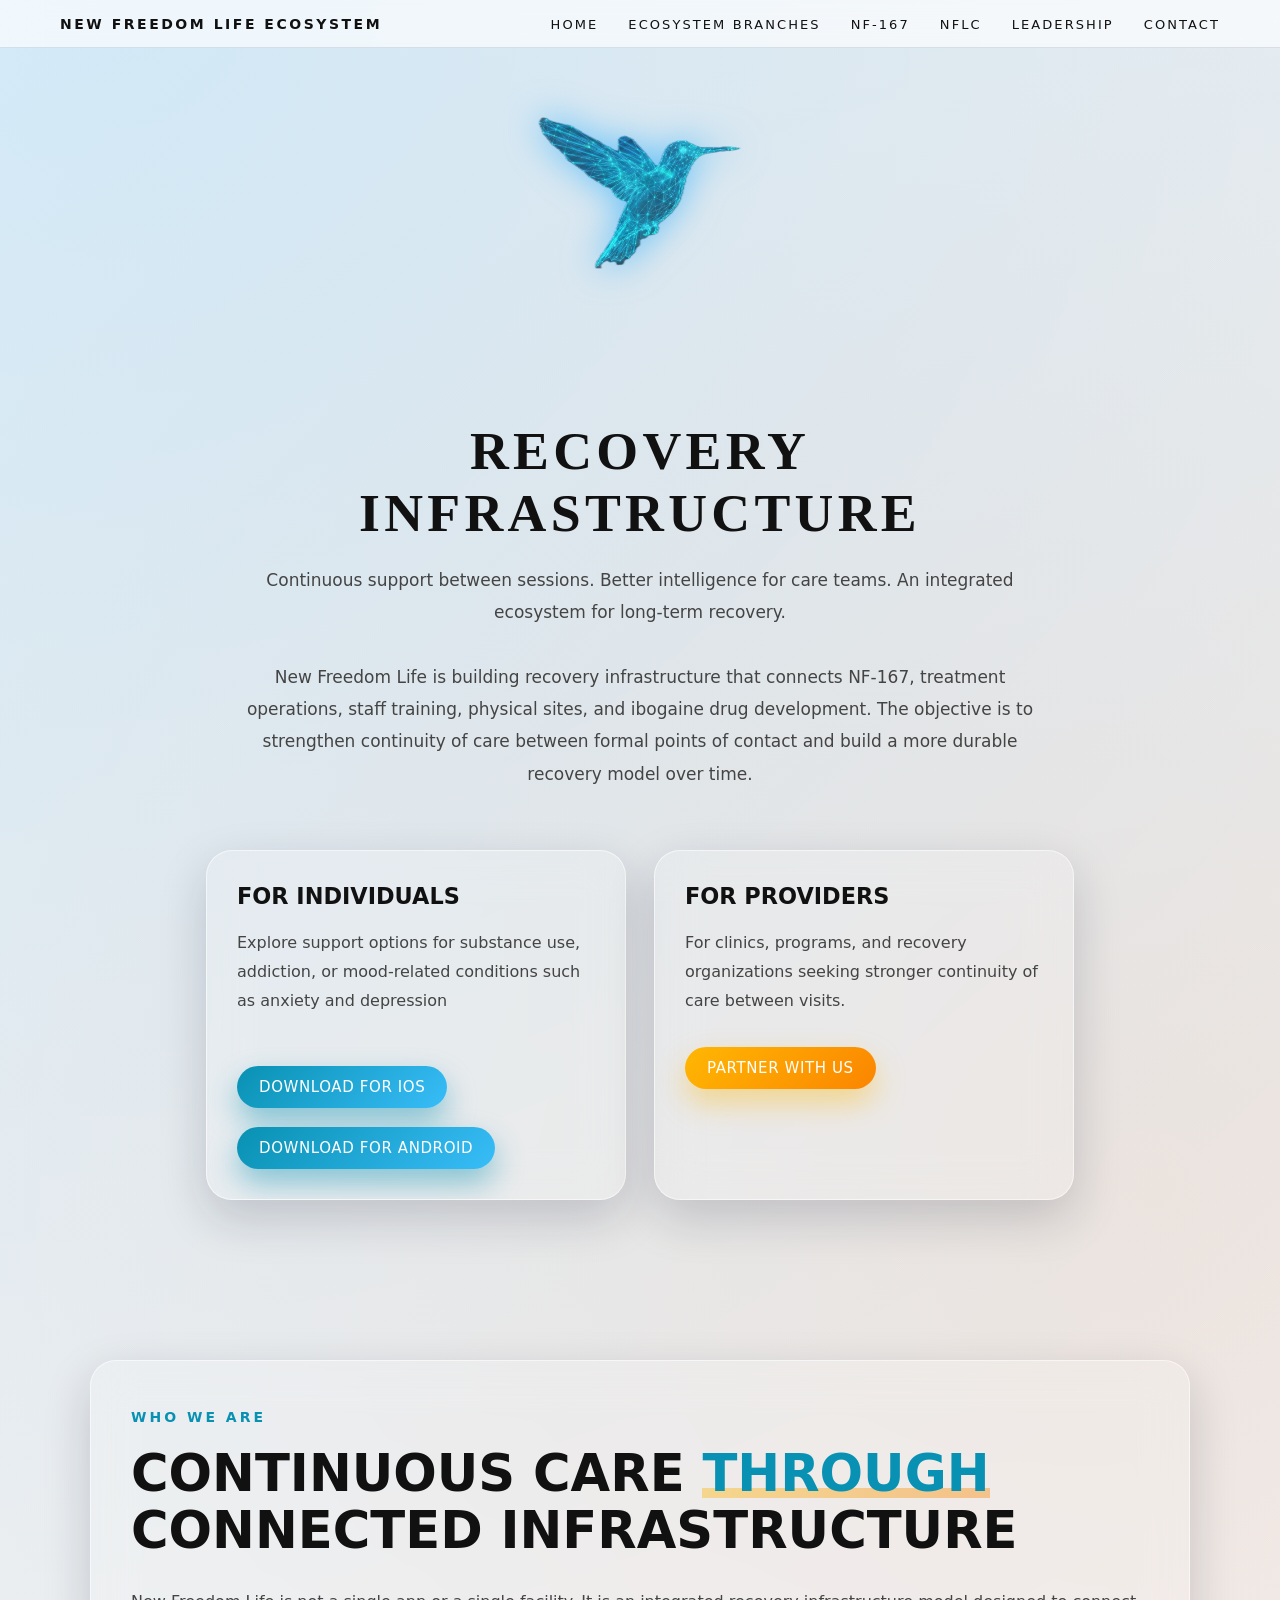
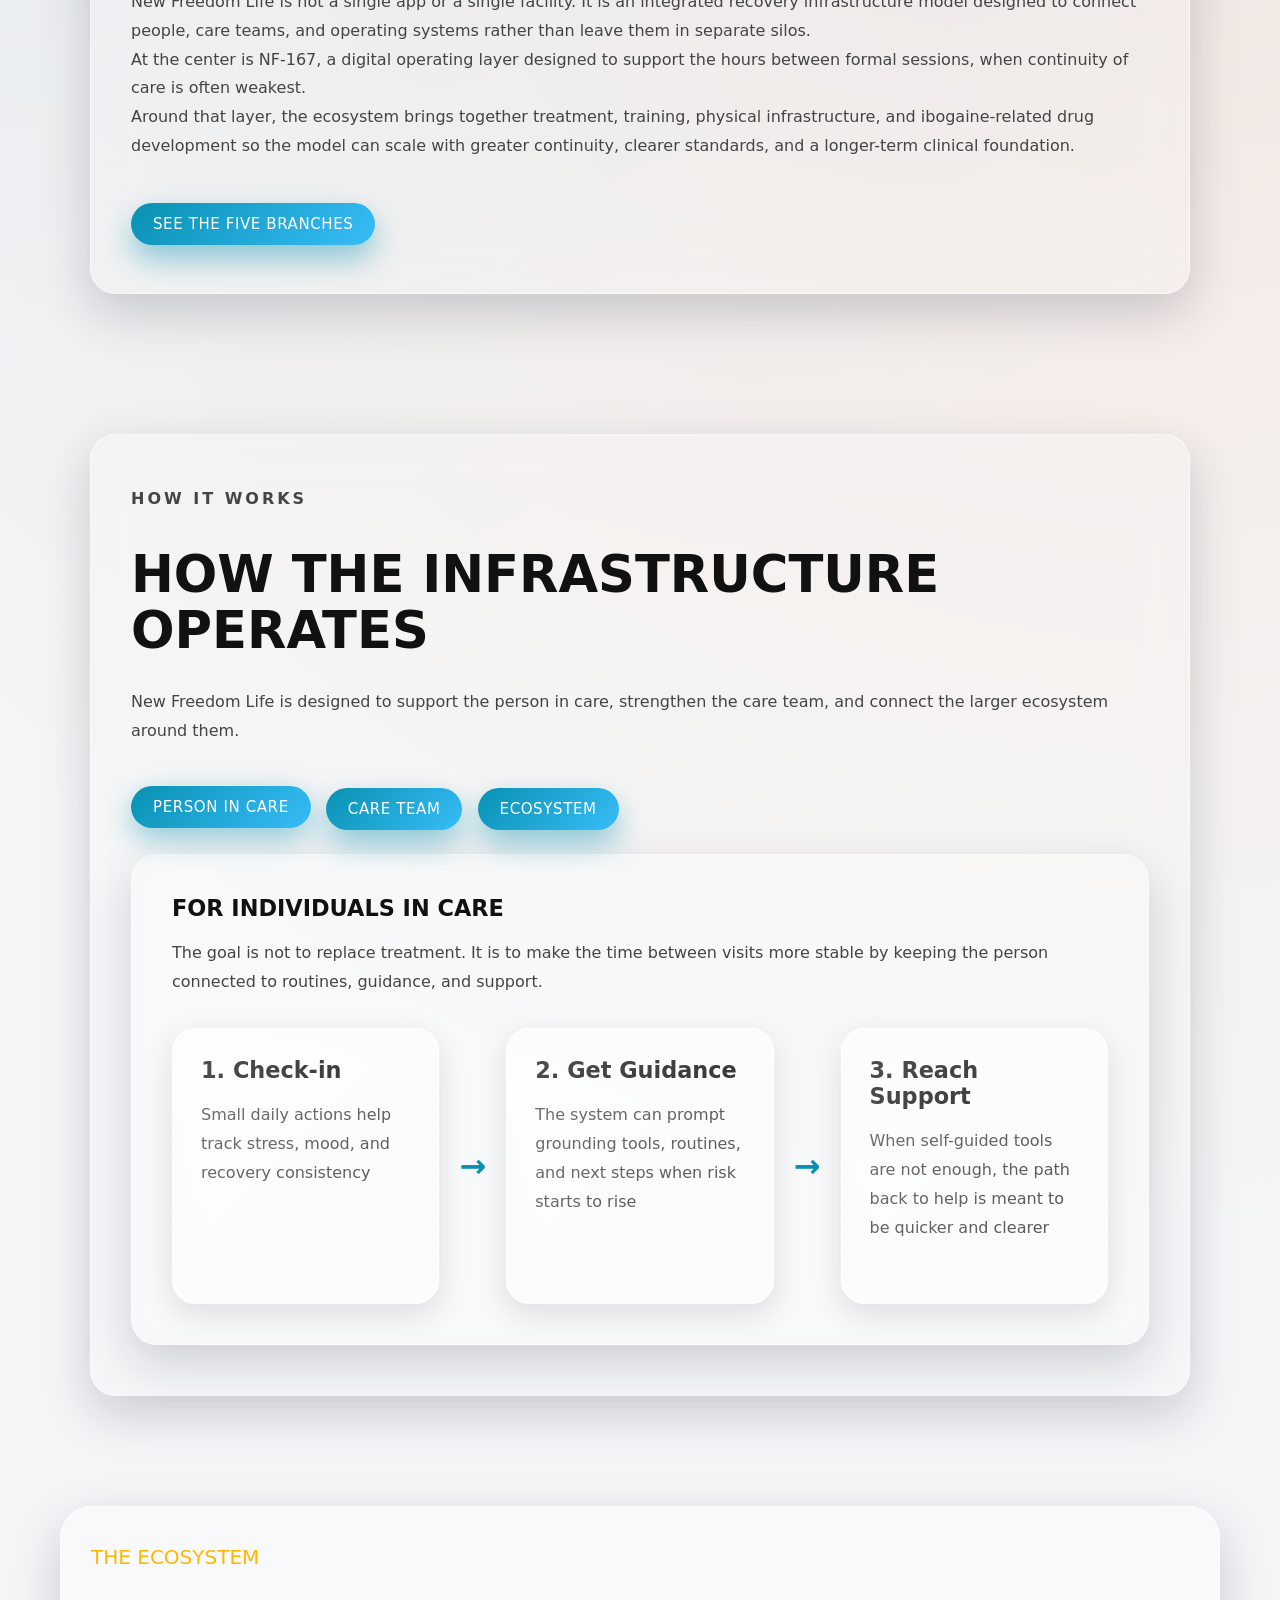
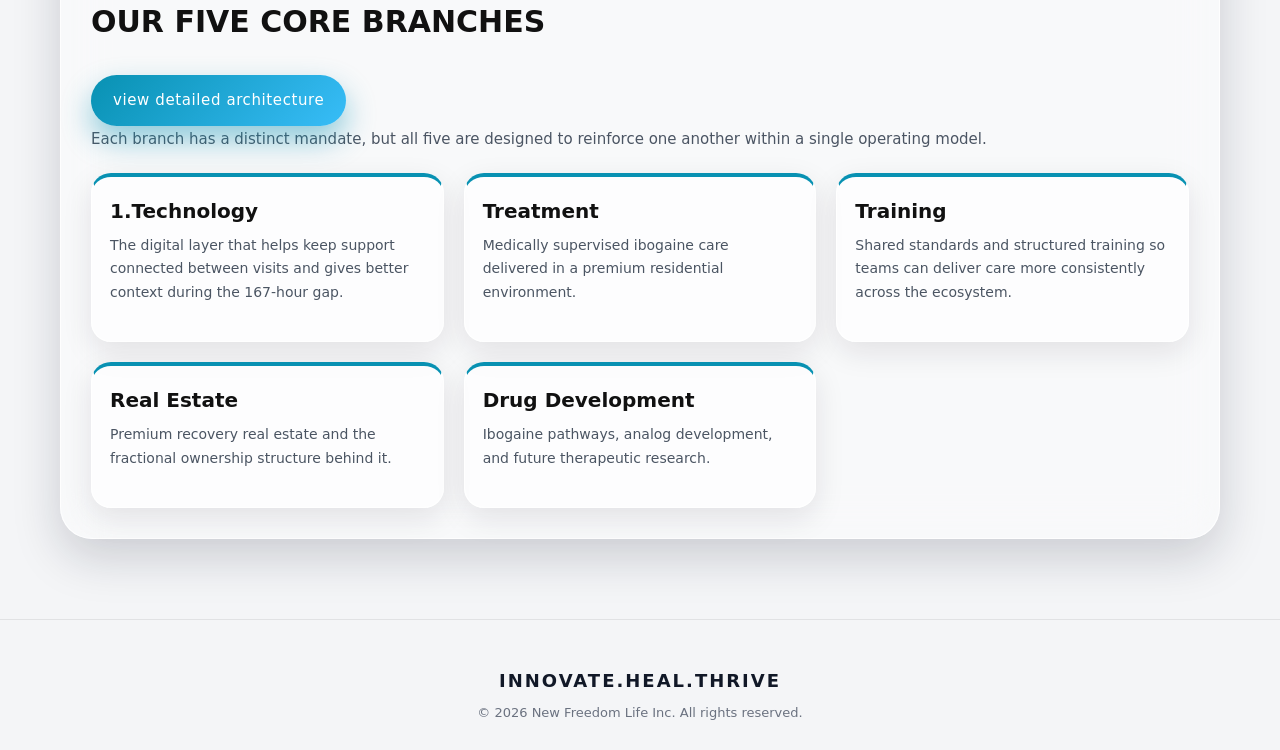
==== index.html @ ec9d68e0 "made some changes" ====
<!doctype html>
<html lang="en">
  <head>
    <meta charset="UTF-8" />
    <meta name="viewport" content="width=device-width, initial-scale=1.0" />
    <link rel="stylesheet" href="./style.css" />
    <title>New Freedom Life | recovery infrastructure</title>
  </head>

  <body>
    <nav>
      <div class="logotext">NEW FREEDOM LIFE ECOSYSTEM</div>
      <button class="menu-toggle" aria-label="Toggle navigation">
        <span></span>
        <span></span>
        <span></span>
      </button>
      <ul class="nav-links">
        <li><a href="index.html">HOME</a></li>
        <li><a href="branches.html">ECOSYSTEM BRANCHES</a></li>
        <li><a href="#">NF-167</a></li>
        <li><a href="./NFLC.html">NFLC</a></li>
        <li><a href="leadership.html">LEADERSHIP</a></li>
        <li><a href="contact.html">CONTACT</a></li>
      </ul>
    </nav>
    <script>
      const menuToggle = document.querySelector(".menu-toggle");
      const navLinks = document.querySelector(".nav-links");

      menuToggle.addEventListener("click", () => {
      navLinks.classList.toggle("active");
      });
</script>
    <div class="logo-container">
      <img class="logo" src="./assests/logo.png" alt="logo" />
    </div>
    <section class="hero">
      <div class="recovery">
        <h1>RECOVERY INFRASTRUCTURE</h1>
        <p>
          Continuous support between sessions. Better intelligence for care
          teams. An integrated ecosystem for long-term recovery. <br /><br />
          New Freedom Life is building recovery infrastructure that connects
          NF-167, treatment operations, staff training, physical sites, and
          ibogaine drug development. The objective is to strengthen continuity
          of care between formal points of contact and build a more durable
          recovery model over time.
        </p>
      </div>
    </section>

    <section class="cards-container">
      <div class="glass-card">
        <h4>FOR INDIVIDUALS</h4>

        <p>
          Explore support options for substance use, addiction, or mood-related
          conditions such as anxiety and depression
        </p>
        <br />

        <a href="https://apps.apple.com/in/app/nf-167/id6759178991" 
         target="_blank"
         class="btn-primary">DOWNLOAD FOR IOS</a> <br> <br>
        <a href="https://appdistribution.firebase.google.com/i/2b2b6b27f1ccd872"
        target="_blank"
        class="btn-primary">DOWNLOAD FOR ANDROID</a>
      </div>
      <div class="glass-card">
        <h4>FOR PROVIDERS</h4>

        <p>
          For clinics, programs, and recovery organizations seeking stronger
          continuity of care between visits.
        </p>
        <a class="orange-btn" href="">PARTNER WITH US</a>
      </div>
    </section>
    <section class="ecosystem-section">
      <div class="ecosystem-left glass-panel">
        <p class="mini-title">WHO WE ARE</p>

        <h2>
          CONTINUOUS CARE <span>THROUGH</span><br />
          CONNECTED INFRASTRUCTURE
        </h2>

        <p class="ecosystem-text">
          New Freedom Life is not a single app or a single facility. It is an
          integrated recovery infrastructure model designed to connect people,
          care teams, and operating systems rather than leave them in separate
          silos. <br> At the center is NF-167, a digital operating layer designed to
          support the hours between formal sessions, when continuity of care is
          often weakest. <br> Around that layer, the ecosystem brings together
          treatment, training, physical infrastructure, and ibogaine-related
          drug development so the model can scale with greater continuity,
          clearer standards, and a longer-term clinical foundation.
        </p>
        <a href="branches.html" class="blue-btn">SEE THE FIVE BRANCHES</a>
      </div>
    </section>
    <section class="infrastruture">
      <div class="glass-card2">
        <p class="mini-title">HOW IT WORKS</p>

        <h2>HOW THE INFRASTRUCTURE OPERATES</h2>
        <p>
          New Freedom Life is designed to support the person in care, strengthen
          the care team, and connect the larger ecosystem around them.
        </p>
        <input type="radio" id="btn1" name="info-toggle" checked>
        <input type="radio" id="btn2" name="info-toggle">
        <input type="radio" id="btn3" name="info-toggle">

        <label for="btn1" class="blue-btn">PERSON IN CARE</label>
        <label for="btn2" class="blue-btn">CARE TEAM</label>
        <label for="btn3" class="blue-btn">ECOSYSTEM</label>

<!-- Info Box 1 -->
<div id="box1" class="glass-card3">
  <h3>FOR INDIVIDUALS IN CARE</h3>
  <p>
    The goal is not to replace treatment. It is to make the time between visits
    more stable by keeping the person connected to routines, guidance, and support.
  </p>

  <div class="branch-flow-row">

    <div class="branch-step glass">
      <h3>1. Check-in</h3>
      <p>Small daily actions help track stress, mood, and recovery consistency</p>
    </div>

    <span class="branch-arrow">→</span>

    <div class="branch-step glass">
      <h3>2. Get Guidance</h3>
      <p>The system can prompt grounding tools, routines, and next steps when risk starts to rise</p>
    </div>

    <span class="branch-arrow">→</span>

    <div class="branch-step glass">
      <h3>3. Reach Support</h3>
      <p>When self-guided tools are not enough, the path back to help is meant to be quicker and clearer</p>
    </div>

  </div>
</div>

<div id="box2" class="glass-card3">
  <h3>FOR CLINICAL TEAMS</h3>
  <p>
    The aim is to give providers and operators more context between sessions,
    so care is not managed from a weekly snapshot alone.
  </p>
<div class="branch-flow-row">

    <div class="branch-step glass">
      <h3>1. Establish a baseline</h3>
      <p>Care starts with a clearer picture of the person’s condition, patterns, and needs.</p>
    </div>

    <span class="branch-arrow">→</span>

    <div class="branch-step glass">
      <h3>2. Watch for change</h3>
      <p>Signals between visits can show when regulation is improving or when distress is rising.</p>
    </div>

    <span class="branch-arrow">→</span>

    <div class="branch-step glass">
      <h3>3. Respond earlier</h3>
      <p>Earlier context can support faster outreach, better follow-through, and more consistent care planning.</p>
    </div>

  </div>
</div>

<div id="box3" class="glass-card3">
  <h3>FOR THE BROADER ECOSYSTEM</h3>

  <p>
    The larger vision is an integrated model in which technology,
    ibogaine treatment, training, premium real estate,
    and drug development reinforce one another.
  </p>

  <div class="ecosystem-grid">

    <div class="branch-step glass">
      <h3>Technology</h3>
      <p>
        Continuous digital support designed to strengthen care between formal sessions.
      </p>
    </div>

    <div class="branch-step glass">
      <h3>Treatment</h3>
      <p>
        Premium medically supervised ibogaine treatment environments and recovery programs.
      </p>
    </div>

    <div class="branch-step glass">
      <h3>Training</h3>
      <p>
        Shared operational standards and structured staff development across the ecosystem.
      </p>
    </div>

    <div class="branch-step glass">
      <h3>Real Estate</h3>
      <p>
        Recovery-focused physical infrastructure and premium residential environments.
      </p>
    </div>

    <div class="branch-step glass">
      <h3>Drug Development</h3>
      <p>
        Future ibogaine pathway research, analog development, and therapeutic innovation.
      </p>
    </div>

  </div>
</div>
    </section>
      <section class="ibogaine-section">
      <div class="ibogaine-card glass-ibogaine">
        <p class="tag">THE ECOSYSTEM</p>
        <h2>OUR FIVE CORE BRANCHES</h2>
        <a class="blue-btn" href="branches.html">view detailed architecture</a>
        <p>
          Each branch has a distinct mandate, but all five are designed to reinforce one another within a single operating model.
        </p>

        <div class="ibogaine-points">
          <div class="point">
            <h3>1.Technology</h3>
            <p>
            The digital layer that helps keep support connected between visits and gives better context during the 167-hour gap. </p>
            </p>
          </div>
          <div class="point">
            <h3>Treatment</h3>
            <p>
              Medically supervised ibogaine care delivered in a premium residential environment.</p>
            </p>
          </div>
          <div class="point">
            <h3>Training</h3>
            <p>
              Shared standards and structured training so teams can deliver care more consistently across the ecosystem.</p>
            </p>
          </div>
          <div class="point">
            <h3>Real Estate</h3>
            <p>
              Premium recovery real estate and the fractional ownership structure behind it.
            </p>
          </div>
          <div class="point">
            <h3>Drug Development</h3>
            <p>
              Ibogaine pathways, analog development, and future therapeutic research.
            </p>
          </div>
        </div>
      </div>
    </section>
  </section>
       <footer class="footer">
        <div class="footer-content">
           <h3>INNOVATE.HEAL.THRIVE</h3>
        <p class="footer-copy">
          © 2026 New Freedom Life Inc. All rights reserved.
        </p>
      </div>
</footer>
  </body>
</html>
---- style.css ----
:root {
  --nf-blue: #0891b2;
  --nf-blue-soft: #38bdf8;
  --nf-sunrise: #ffb703;
  --nf-sunrise-soft: #fb8500;
  --nf-bg: #f4f5f7;
  --nf-text-dark: #111111;
  --nf-text-muted: #444444;
}

* {
  margin: 0;
  padding: 0;
  box-sizing: border-box;
}

body {
  margin: 0;
  font-family: system-ui, -apple-system, BlinkMacSystemFont, "Segoe UI",
    sans-serif;
  color: var(--nf-text-dark);
  background:
    radial-gradient(
      circle at 10% 0%,
      rgba(0, 161, 255, 0.14) 0,
      transparent 55%
    ),
    radial-gradient(
      circle at 90% 30%,
      rgba(255, 140, 66, 0.14) 0,
      transparent 55%
    ),
    var(--nf-bg);

  overflow-x: hidden;
}

/* NAVBAR */

nav {
  position: sticky;
  top: 0;
  z-index: 1000;

  width: 100%;

  padding: 14px 60px;

  background: rgba(255, 255, 255, 0.65);

  backdrop-filter: blur(18px);
  -webkit-backdrop-filter: blur(18px);

  display: flex;
  justify-content: space-between;
  align-items: center;

  border-bottom: 1px solid rgba(148, 163, 184, 0.3);
}

.logotext {
  font-size: 14px;
  letter-spacing: 0.18em;
  font-weight: 600;
}

.nav-links {
  display: flex;
  gap: 30px;
  list-style: none;
}

.nav-links a {
  text-decoration: none;
  color: #111111;
  font-size: 13px;
  letter-spacing: 0.16em;
  transition: color 0.3s ease;
}

.nav-links a:hover {
  color: var(--nf-blue);
}

/* HAMBURGER BUTTON */

.menu-toggle {
  display: none;

  flex-direction: column;
  justify-content: center;
  align-items: center;

  gap: 5px;

  width: 46px;
  height: 46px;

  border: none;
  border-radius: 14px;

  background: rgba(255, 255, 255, 0.22);

  backdrop-filter: blur(12px);
  -webkit-backdrop-filter: blur(12px);

  cursor: pointer;

  box-shadow: 0 8px 20px rgba(15, 23, 42, 0.08);

  transition: 0.3s ease;
}

.menu-toggle:hover {
  transform: translateY(-2px);
}

.menu-toggle span {
  width: 22px;
  height: 2px;

  background: var(--nf-text-dark);

  border-radius: 999px;

  transition: 0.3s ease;
}

/* MOBILE NAV */

@media (max-width: 768px) {

  nav {
    padding: 18px 20px;

    flex-wrap: wrap;

    gap: 0;
  }

  .menu-toggle {
    display: flex;
  }

  .nav-links {
    width: 100%;

    display: none;

    flex-direction: column;

    align-items: center;

    gap: 18px;

    margin-top: 20px;

    padding: 24px 0;

    border-radius: 24px;

    background: rgba(255,255,255,0.32);

    backdrop-filter: blur(20px);
    -webkit-backdrop-filter: blur(20px);

    border: 1px solid rgba(255,255,255,0.6);

    box-shadow: 0 12px 30px rgba(15,23,42,0.12);
  }

  .nav-links.active {
    display: flex;
  }

  .nav-links a {
    font-size: 14px;
  }
}

/* LOGO */

.logo-container {
  display: flex;
  justify-content: center;
  align-items: center;
  padding-top: 32px;
}

.logo {
  width: 220px;
  height: auto;

  filter: drop-shadow(0 0 18px rgba(0, 161, 255, 0.55));
}

/* HERO */

.hero {
  padding: 120px 20px 40px;

  display: flex;
  justify-content: center;
  align-items: center;

  text-align: center;
}

.recovery {
  max-width: 800px;
}

.recovery h1 {
  font-family: "Georgia", "Times New Roman", serif;

  font-size: clamp(2.6rem, 4.2vw, 4.4rem);

  letter-spacing: 0.08em;
}

.recovery p {
  font-size: 17px;
  line-height: 1.9;

  color: var(--nf-text-muted);

  margin-top: 20px;
}

/* BUTTONS */

.btn-primary,
.blue-btn,
.glass-card1 {
  display: inline-flex;
  align-items: center;
  justify-content: center;

  gap: 8px;

  padding: 12px 22px;

  border-radius: 999px;
  border: none;

  background: linear-gradient(
    135deg,
    var(--nf-blue),
    var(--nf-blue-soft)
  );

  color: white;

  font-size: 15px;
  font-weight: 300;
  letter-spacing: 0.04em;

  text-decoration: none;

  cursor: pointer;

  box-shadow: 0 14px 30px rgba(8, 145, 178, 0.45);

  transition:
    transform 0.2s ease,
    box-shadow 0.2s ease,
    filter 0.2s ease;

  position: relative;
  z-index: 2;
}

.btn-primary:hover,
.blue-btn:hover,
.glass-card1:hover {
  transform: translateY(-2px);

  box-shadow: 0 20px 40px rgba(8, 145, 178, 0.55);

  filter: brightness(1.03);
}

/* ORANGE BUTTON */

.orange-btn {
  display: inline-flex;
  align-items: center;
  justify-content: center;

  gap: 8px;

  padding: 12px 22px;

  border-radius: 999px;
  border: none;

  background: linear-gradient(
    135deg,
    var(--nf-sunrise),
    var(--nf-sunrise-soft)
  );

  color: white;

  font-size: 15px;
  font-weight: 300;
  letter-spacing: 0.04em;

  text-decoration: none;

  cursor: pointer;

  box-shadow: 0 14px 30px rgba(255, 183, 3, 0.4);

  transition:
    transform 0.2s ease,
    box-shadow 0.2s ease;
}

.orange-btn:hover {
  transform: translateY(-2px);

  box-shadow: 0 20px 40px rgba(255, 183, 3, 0.5);
}

/* GENERAL GLASS */

.glass-card,
.glass-panel,
.glass-card2 {
  position: relative;

  background: rgba(255, 255, 255, 0.16);

  border-radius: 26px;

  border: 1px solid rgba(255, 255, 255, 0.55);

  backdrop-filter: blur(22px);
  -webkit-backdrop-filter: blur(22px);

  box-shadow: 0 18px 48px rgba(15, 23, 42, 0.18);
}

/* ORANGE TOP BORDER */

.glass-card::before,
.glass-panel::before,
.glass-card2::before {
  content: "";
  position: absolute;
  inset: 0;
  border-radius: inherit;
  border-top: 4px solid transparent;
  background: linear-gradient(90deg, var(--nf-orange), var(--nf-orange-soft));
  -webkit-mask: 
    linear-gradient(#000 0 0) content-box,
    linear-gradient(#000 0 0);
  -webkit-mask-composite: xor;
  mask-composite: exclude;
  padding-top: 2px;
  z-index: 0;
  pointer-events: none;
}

/* CARD SECTION */

.cards-container {
  display: flex;
  justify-content: center;
  align-items: stretch;

  gap: 28px;

  flex-wrap: wrap;

  padding: 20px 6% 80px;
}

.glass-card {
  flex: 1 1 320px;

  max-width: 420px;

  padding: 32px 30px 30px;

  overflow: hidden;

  transition: transform 0.3s ease;
}

.glass-card:hover {
  transform: translateY(-8px);
}

.glass-card h4 {
  font-size: 1.4rem;
  margin-bottom: 20px;
}

.glass-card p,
.glass-card2 p,
.ecosystem-text,
.infrastruture p {
  font-size: 16px;
  line-height: 1.8;

  color: var(--nf-text-muted);

  margin-bottom: 32px;
}

/* ECOSYSTEM */

.ecosystem-section {
  width: 100%;

  display: flex;
  justify-content: center;
  align-items: center;

  gap: 60px;

  padding: 80px 20px 100px;
}

.ecosystem-left {
  width: 100%;
  max-width: 1100px;

  margin: 0 auto;
}

.glass-panel {
  padding: 48px 40px;
}

.mini-title {
  color: var(--nf-blue);

  font-size: 14px;

  letter-spacing: 3px;

  margin-bottom: 20px;

  font-weight: 600;
}

.ecosystem-left h2,
.infrastruture h2 {
  font-size: clamp(1.8rem, 4vw, 3.8rem);

  line-height: 1.1;

  margin-bottom: 30px;

  color: #111;
}

.ecosystem-left h2 span {
  color: var(--nf-blue);
  position: relative;
}

.ecosystem-left h2 span::after {
  content: "";

  position: absolute;

  left: 0;
  bottom: 0.1em;

  width: 100%;
  height: 0.2em;

  background: linear-gradient(
    90deg,
    var(--nf-sunrise),
    var(--nf-sunrise-soft)
  );

  opacity: 0.4;

  z-index: -1;
}

/* INFRASTRUCTURE SECTION */

.infrastruture {
  padding: 40px 20px 80px;

  display: flex;
  justify-content: center;
}

.glass-card2 {
  width: 100%;
  max-width: 1100px;

  padding: 50px 40px;
}

/* HIDE RADIO BUTTONS */

input[type="radio"][name="info-toggle"] {
  display: none;
}

/* TOGGLE BUTTONS */

.blue-btn {
  margin-right: 10px;
  margin-top: 10px;
}

/* GLASS CARD 3 */

.glass-card3 {
  width: 100%;

  margin-top: 24px;

  padding: 40px;

  position: relative;

  background: rgba(255, 255, 255, 0.16);

  border-radius: 26px;

  border: 1px solid rgba(255, 255, 255, 0.55);

  backdrop-filter: blur(22px);
  -webkit-backdrop-filter: blur(22px);

  box-shadow: 0 18px 48px rgba(15, 23, 42, 0.18);

  overflow: hidden;

  transition: transform 0.3s ease;

  display: none;
}

.glass-card3:hover {
  transform: translateY(-6px);
}

.glass-card3 h3 {
  font-size: 1.4rem;

  margin-bottom: 18px;
}

.glass-card3 p {
  font-size: 16px;
  line-height: 1.8;

  color: var(--nf-text-muted);
}

/* SHOW ACTIVE BOX */

#btn1:checked ~ #box1,
#btn2:checked ~ #box2,
#btn3:checked ~ #box3 {
  display: block;
}

/* ACTIVE BUTTON */

/* ACTIVE BUTTON */

#btn1:checked ~ label[for="btn1"],
#btn2:checked ~ label[for="btn2"],
#btn3:checked ~ label[for="btn3"] {

  background: linear-gradient(
    135deg,
    var(--nf-blue),
    var(--nf-blue-soft)
  );

  color: white;

  box-shadow:
    0 10px 30px rgba(8, 145, 178, 0.45),
    0 0 0 1px rgba(255,255,255,0.35);

  transform: translateY(-2px);
}

/* FLOW ROW */

.branch-flow-row {
  display: flex;

  align-items: stretch;
  justify-content: center;

  gap: 20px;

  flex-wrap: wrap;

  margin-top: 30px;
}

.branch-step {
  flex: 1 1 250px;

  min-height: 180px;

  padding: 28px;

  background: rgba(255, 255, 255, 0.35);

  border-radius: 24px;

  border: 1px solid rgba(255, 255, 255, 0.8);

  backdrop-filter: blur(18px);
  -webkit-backdrop-filter: blur(18px);

  box-shadow:
    0 10px 30px rgba(15, 23, 42, 0.12),
    0 0 0 1px rgba(255, 255, 255, 0.4);

  transition:
    transform 0.3s ease,
    box-shadow 0.3s ease,
    background 0.3s ease;
}

.branch-step {
  position: relative;
  overflow: hidden;
}

.branch-step::before{
  content:"";

  position:absolute;
  inset:0;

  background:
    linear-gradient(
      135deg,
      rgba(255,255,255,0.28),
      rgba(255,255,255,0.05)
    );

  pointer-events:none;
}

.branch-arrow {
  display: flex;
  align-items: center;

  font-size: 2rem;

  color: var(--nf-blue);

  font-weight: bold;
}

/* ECOSYSTEM GRID */
/* ECOSYSTEM GRID */

.ecosystem-grid{
  display: grid;

  grid-template-columns: repeat(6, 1fr);

  gap: 22px;

  margin-top: 30px;
}

/* TOP ROW */

.ecosystem-grid .branch-step:nth-child(1),
.ecosystem-grid .branch-step:nth-child(2),
.ecosystem-grid .branch-step:nth-child(3){
  grid-column: span 2;
}

/* BOTTOM ROW CENTERED */

.ecosystem-grid .branch-step:nth-child(4){
  grid-column: 2 / span 2;
}

.ecosystem-grid .branch-step:nth-child(5){
  grid-column: 4 / span 2;
}

/* MOBILE */

@media (max-width: 900px){

  .ecosystem-grid{
    grid-template-columns: 1fr;
  }

  .ecosystem-grid .branch-step{
    grid-column: auto !important;
  }
}

/*eco-system*/

.ibogaine-section{
  max-width: 1200px;
  margin: 30px auto 80px;
  padding: 0 20px;
}

.ibogaine-card{
  margin-top: 4px;
}

.glass-ibogaine{
  padding: 32px 30px 30px;
  border-radius: 32px;
  background: rgba(255,255,255,0.40);
  backdrop-filter: blur(24px);
  -webkit-backdrop-filter: blur(24px);
  border: 1px solid rgba(255,255,255,0.8);
  box-shadow: 0 18px 48px rgba(15,23,42,0.18);
}

.ibogaine-section h2{
  font-size: 30px;
  margin: 6px 0 16px;
  color: var(--nf-text-dark);
}

.ibogaine-section,.glass-ibogaine p{
  font-size: 15px;
  line-height: 1.8;
  color: #4b5563;
  margin-bottom: 20px;
}

.ibogaine-points{
  display: grid;
  grid-template-columns: repeat(3, minmax(0,1fr));
  gap: 20px;
}

.ibogaine-points .point{
  padding: 16px 18px;
  border-radius: 20px;
  background: rgba(255,255,255,0.66);
  border: 1px solid rgba(255,255,255,0.85);
  box-shadow: 0 10px 30px rgba(15,23,42,0.10);

  border-top: 4px solid var(--nf-blue);
}

.ibogaine-points .point h3{
  font-size: 20px;   
  font-weight: 600;
  margin-bottom: 5px;
  color: var(--nf-text-dark);
}

.ibogaine-points .point p{
  font-size: 14px;
  line-height: 1.7;
  color: #4b5563;
}

.ibogaine-card .tag{
  color: var(--nf-sunrise);
  font-size: 20px;
}


/* make it responsive */
@media (max-width: 900px){
  .ibogaine-points{
    grid-template-columns: 1fr;
  }
}
@media (max-width: 900px){
  .overview-section h2,
  .ibogaine-section h2{
    font-size: 22px;
  }
}

/* FOOTER */

.footer {
  margin-top: 80px;

  padding: 50px 20px 30px;

  background: #f4f5f7;

  border-top: 1px solid rgba(0, 0, 0, 0.08);

  text-align: center;
}

.footer-content {
  max-width: 1100px;
  margin: auto;
}

.footer h3 {
  font-size: 18px;

  font-weight: 600;

  letter-spacing: 2px;

  color: #111827;

  margin-bottom: 14px;
}

.footer-copy {
  font-size: 13px;

  color: #6b7280;
}

/* TABLET */

@media (max-width: 992px) {
  .ecosystem-section {
    flex-direction: column;
  }

  .glass-panel {
    width: 100%;
  }
}

/* MOBILE */

@media (max-width: 600px) {
  .ecosystem-section {
    padding: 80px 20px;
  }

  .glass-panel,
  .glass-card2,
  .glass-card3 {
    padding: 30px;
  }

  .ecosystem-left h2,
  .infrastruture h2 {
    font-size: 2rem;
  }

  .ecosystem-text {
    font-size: 16px;
  }

  .branch-arrow {
    transform: rotate(90deg);
  }
}
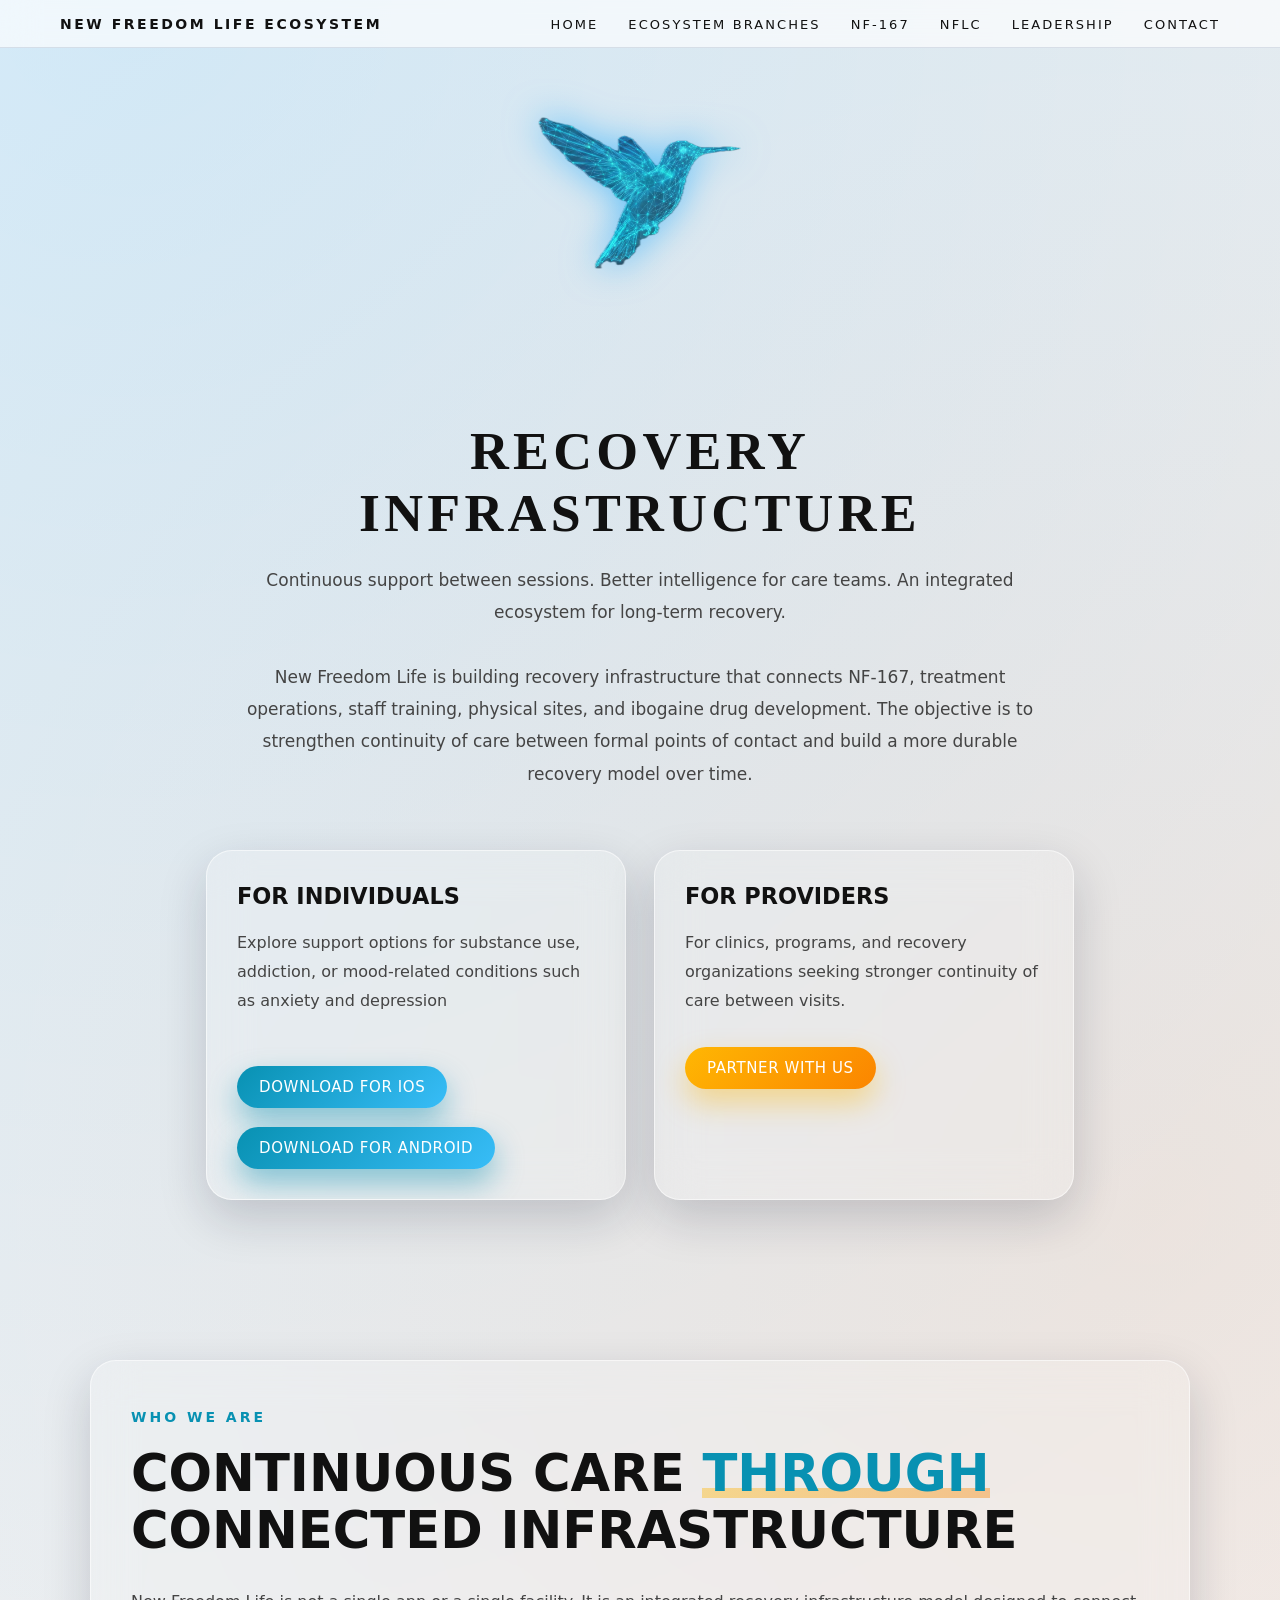
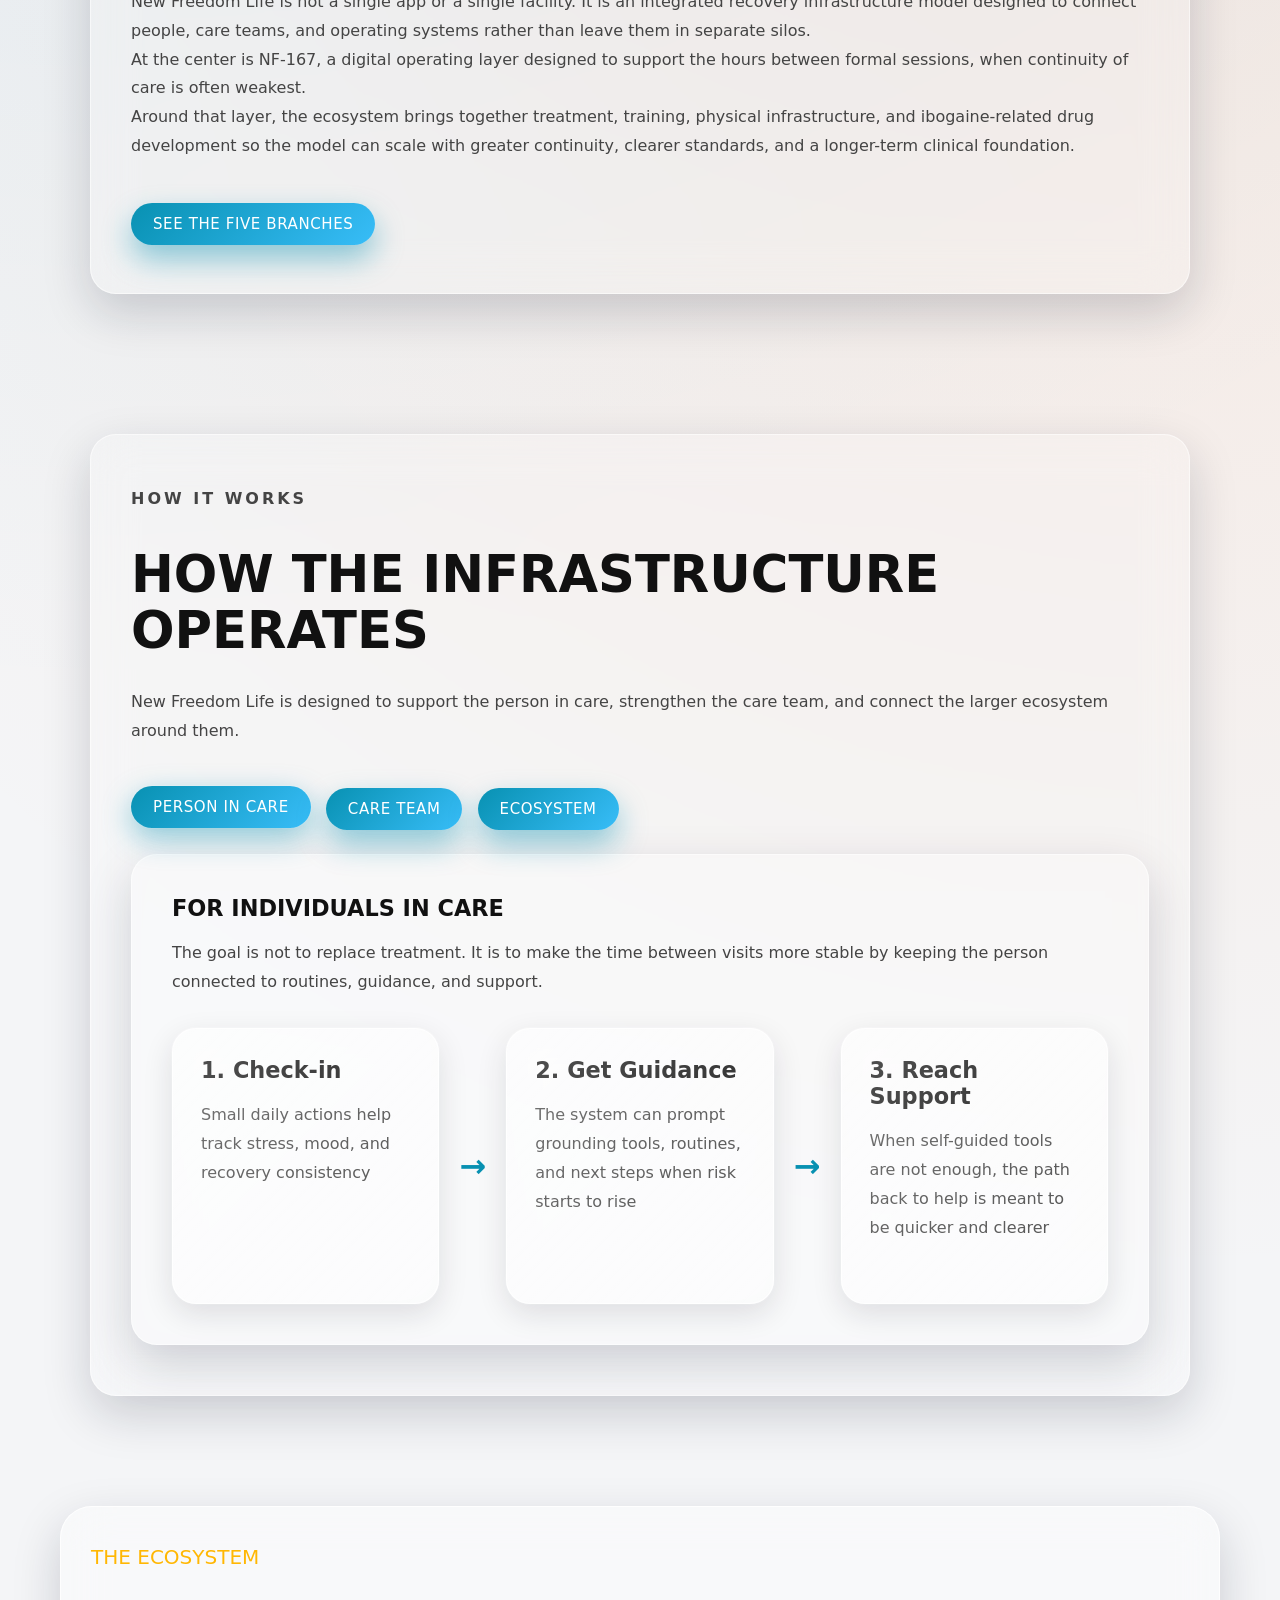
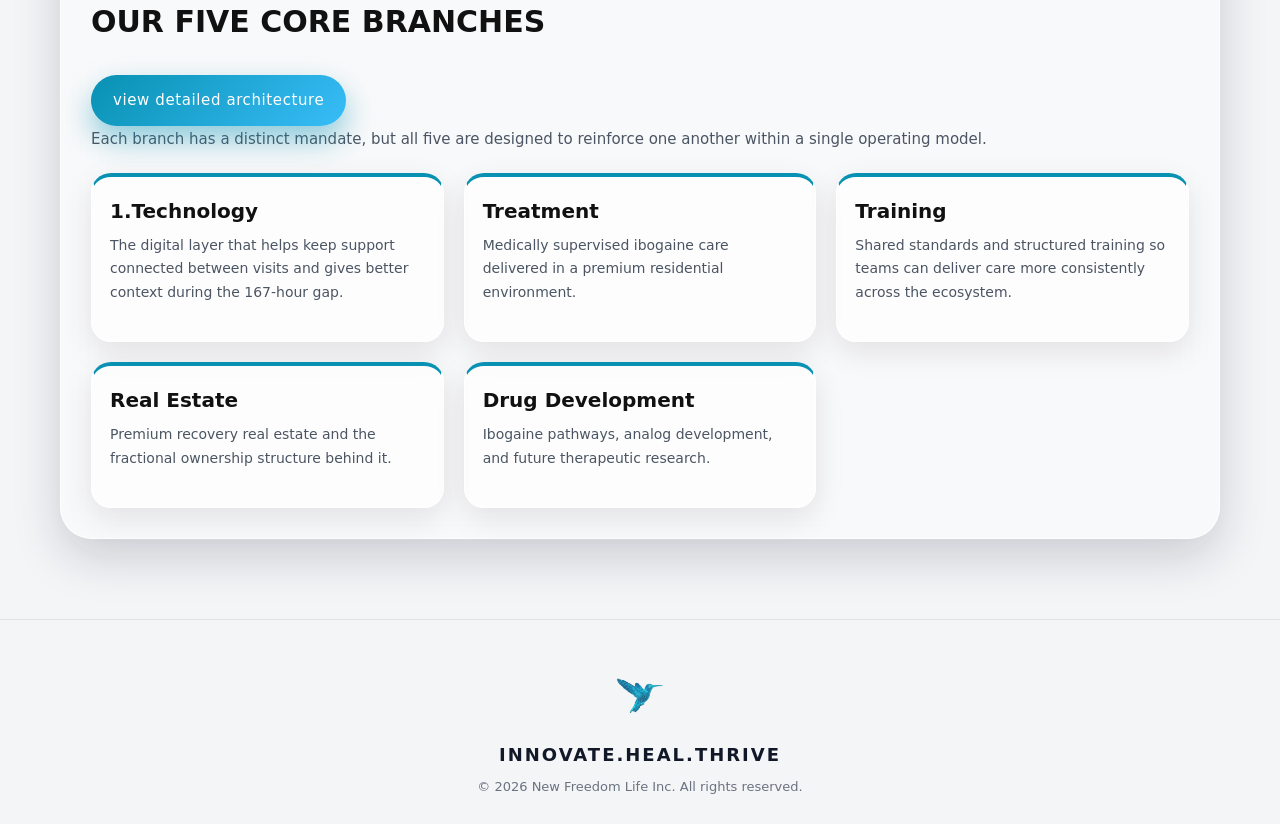
==== commit 6c9aedc3: "made some changes" ====
--- a/index.html
+++ b/index.html
@@ -274,6 +274,7 @@
   </section>
        <footer class="footer">
         <div class="footer-content">
+          <img src="./assests/logo.png" alt="logo" class="footer-logo">
            <h3>INNOVATE.HEAL.THRIVE</h3>
         <p class="footer-copy">
           © 2026 New Freedom Life Inc. All rights reserved.
--- a/style.css
+++ b/style.css
@@ -828,6 +828,16 @@
   color: #6b7280;
 }
 
+.footer-logo{
+  width: 50px;
+  
+  height: auto;
+
+  margin-bottom: 20px;
+
+  object-fit: contain;
+}
+
 /* TABLET */
 
 @media (max-width: 992px) {
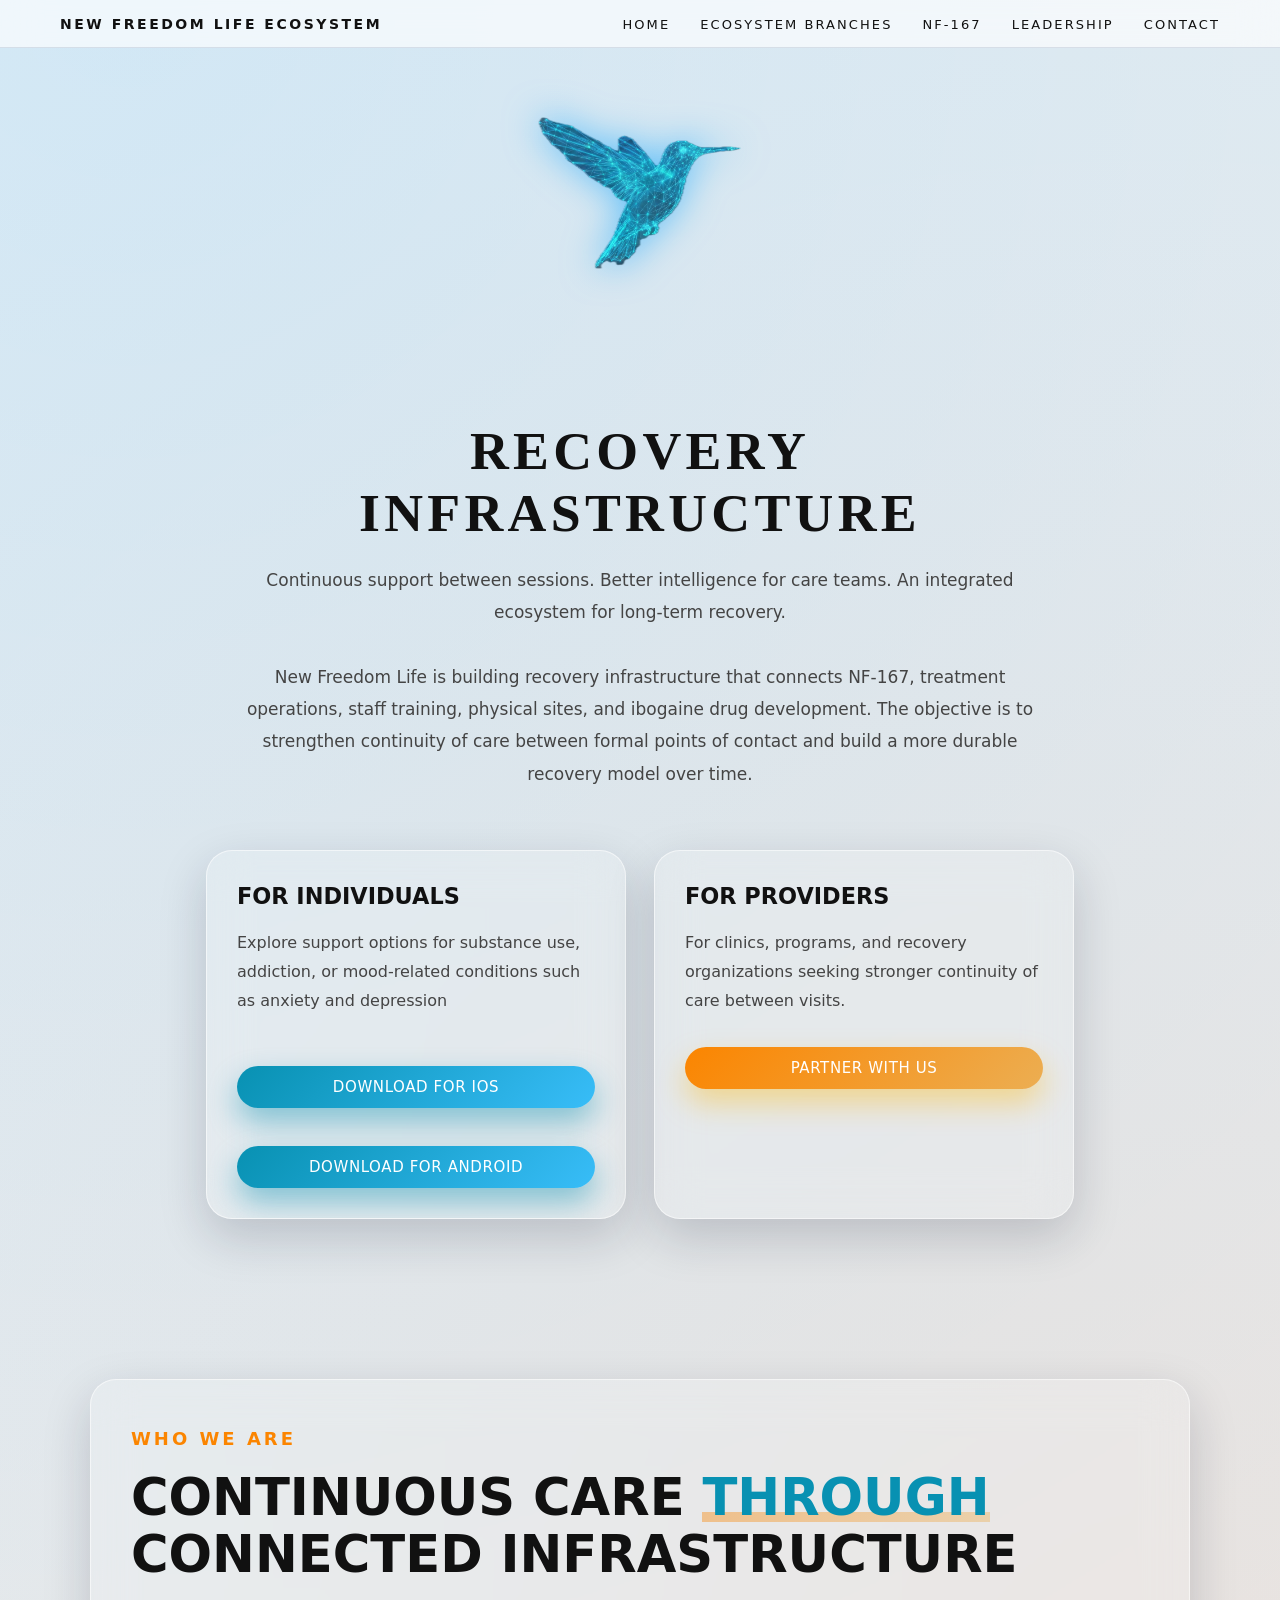
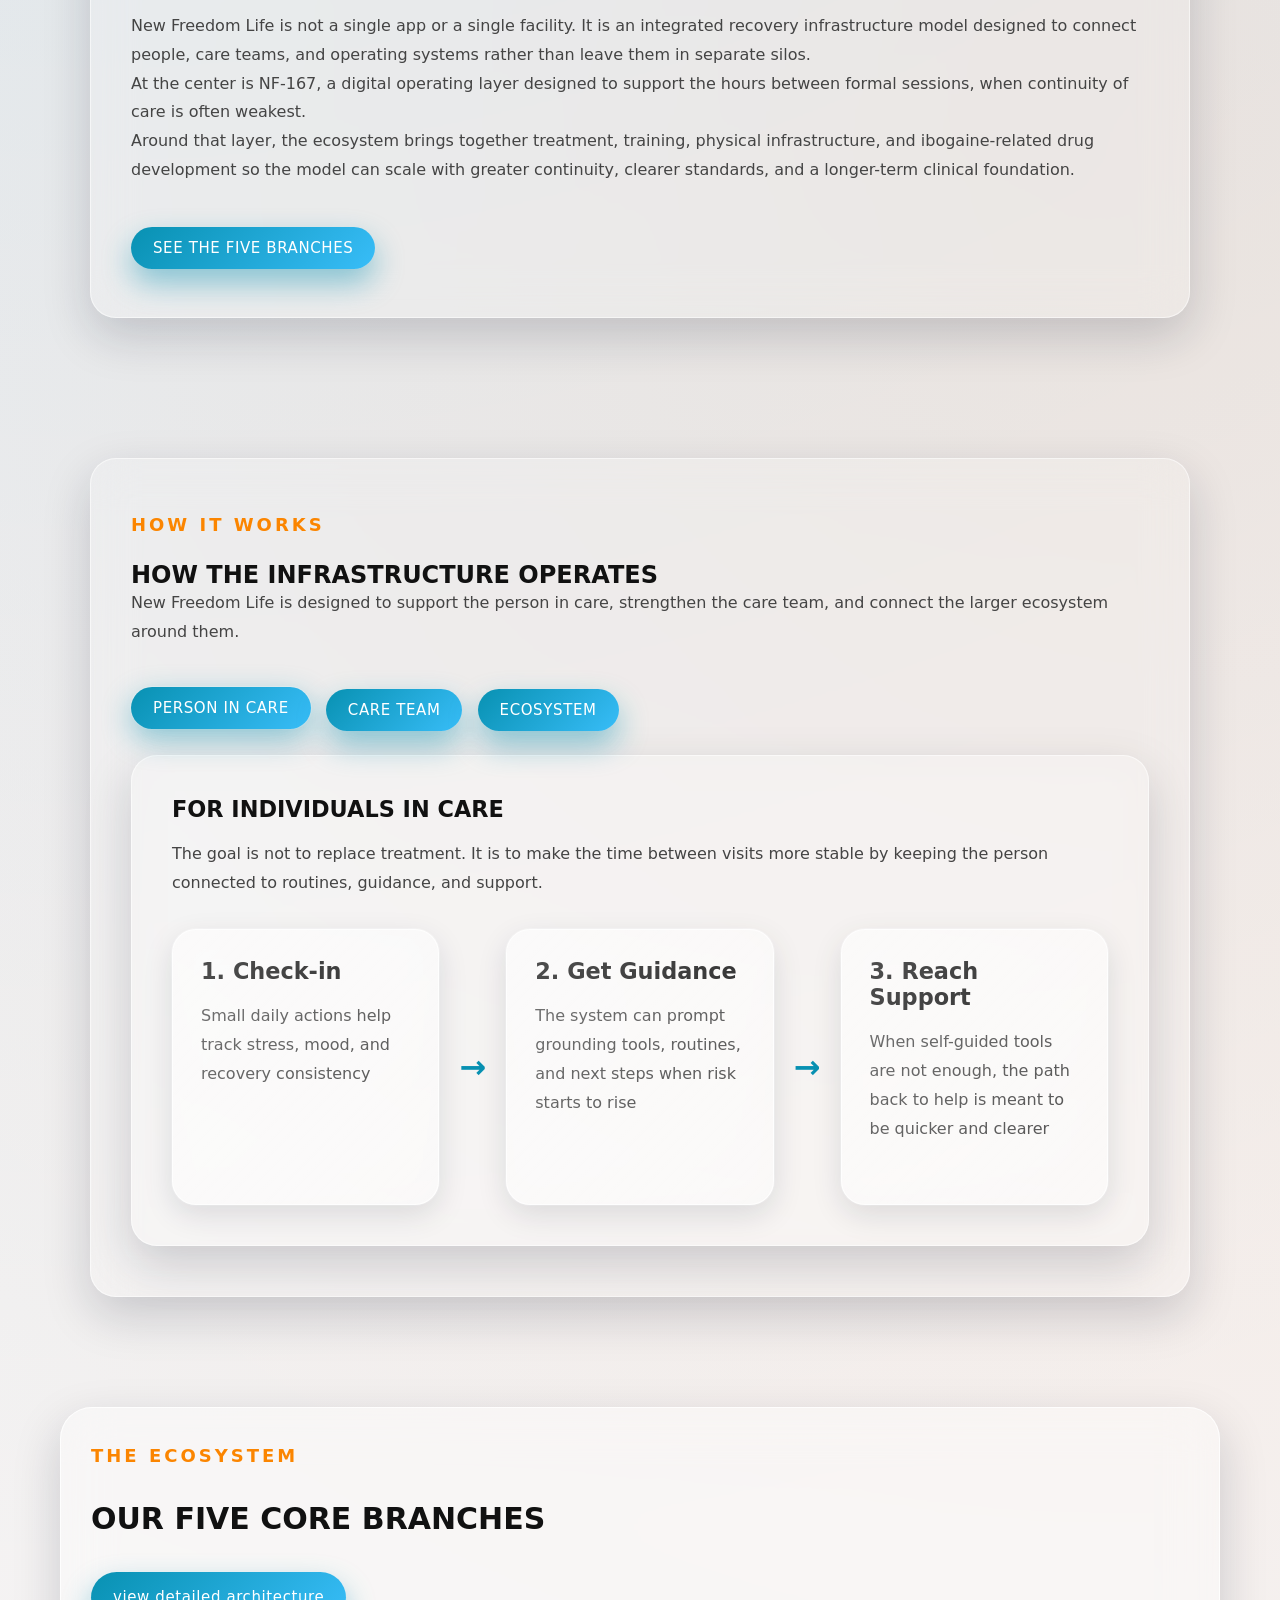
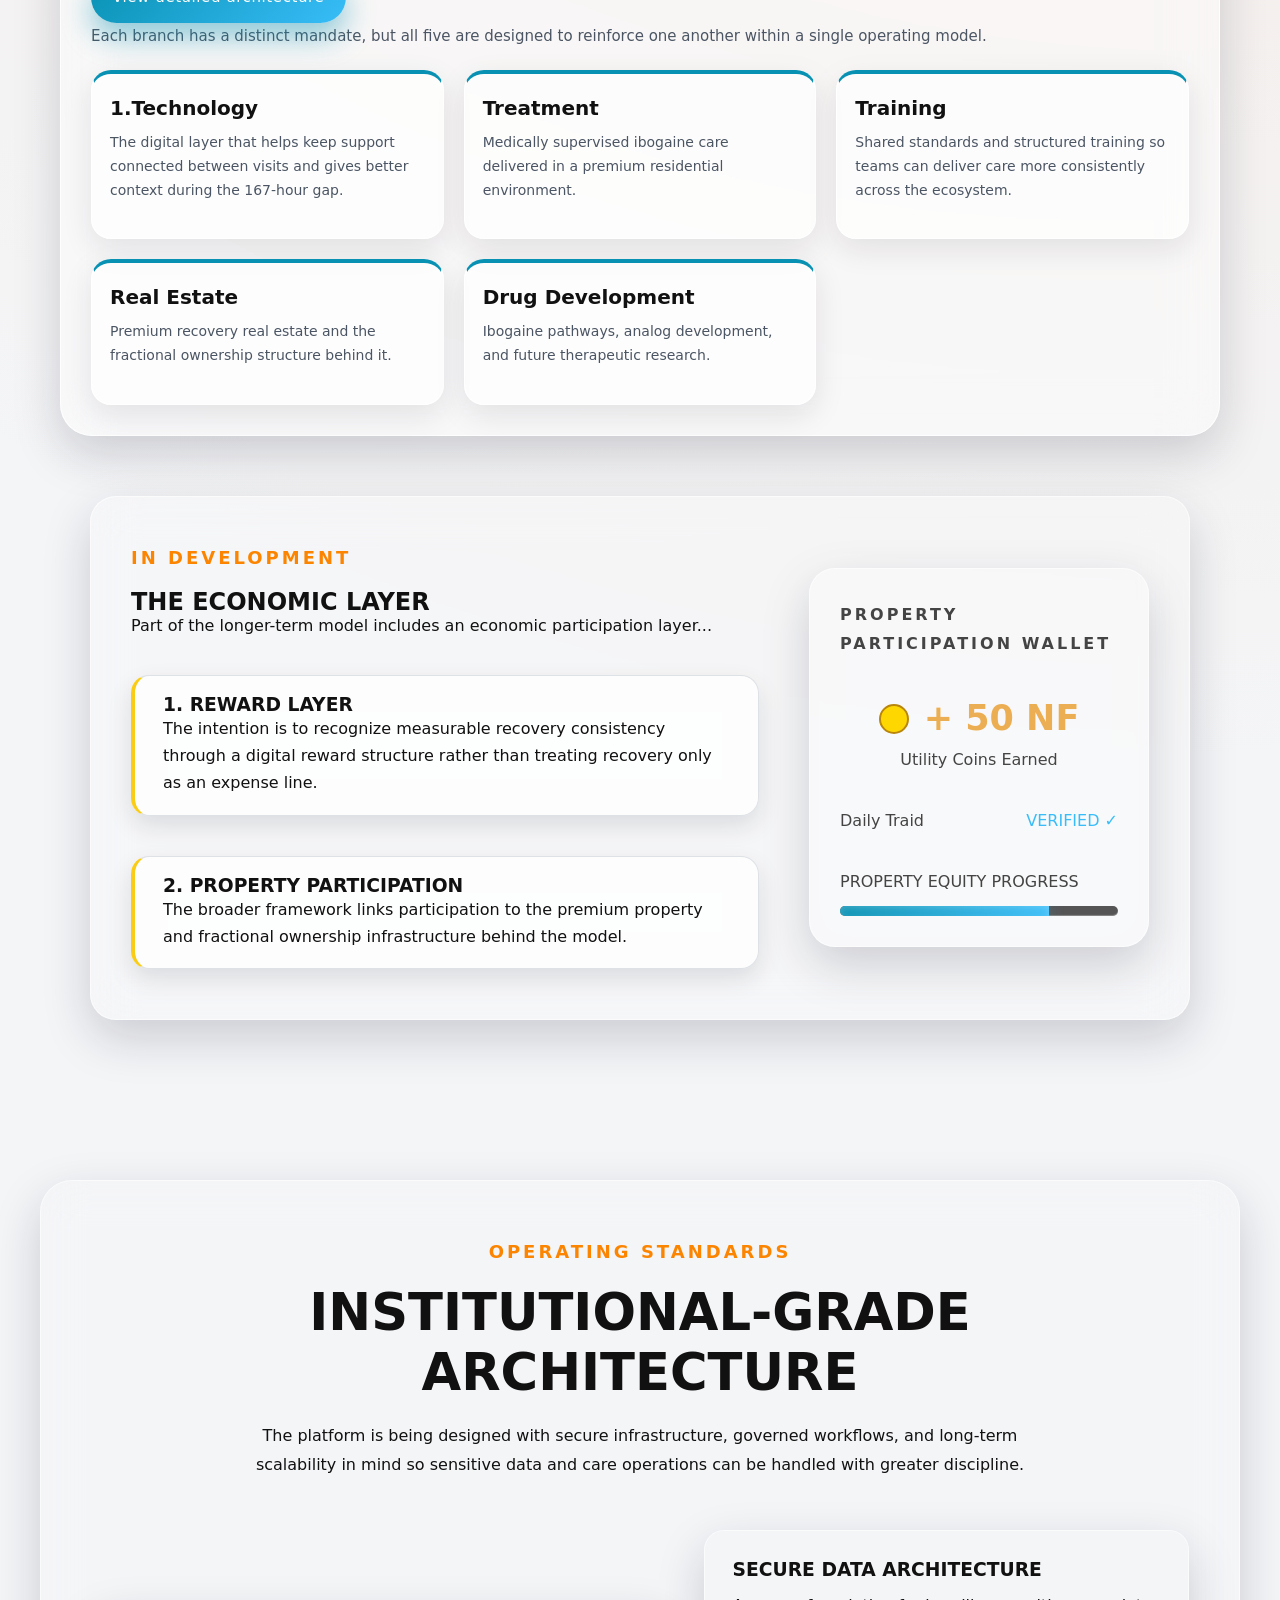
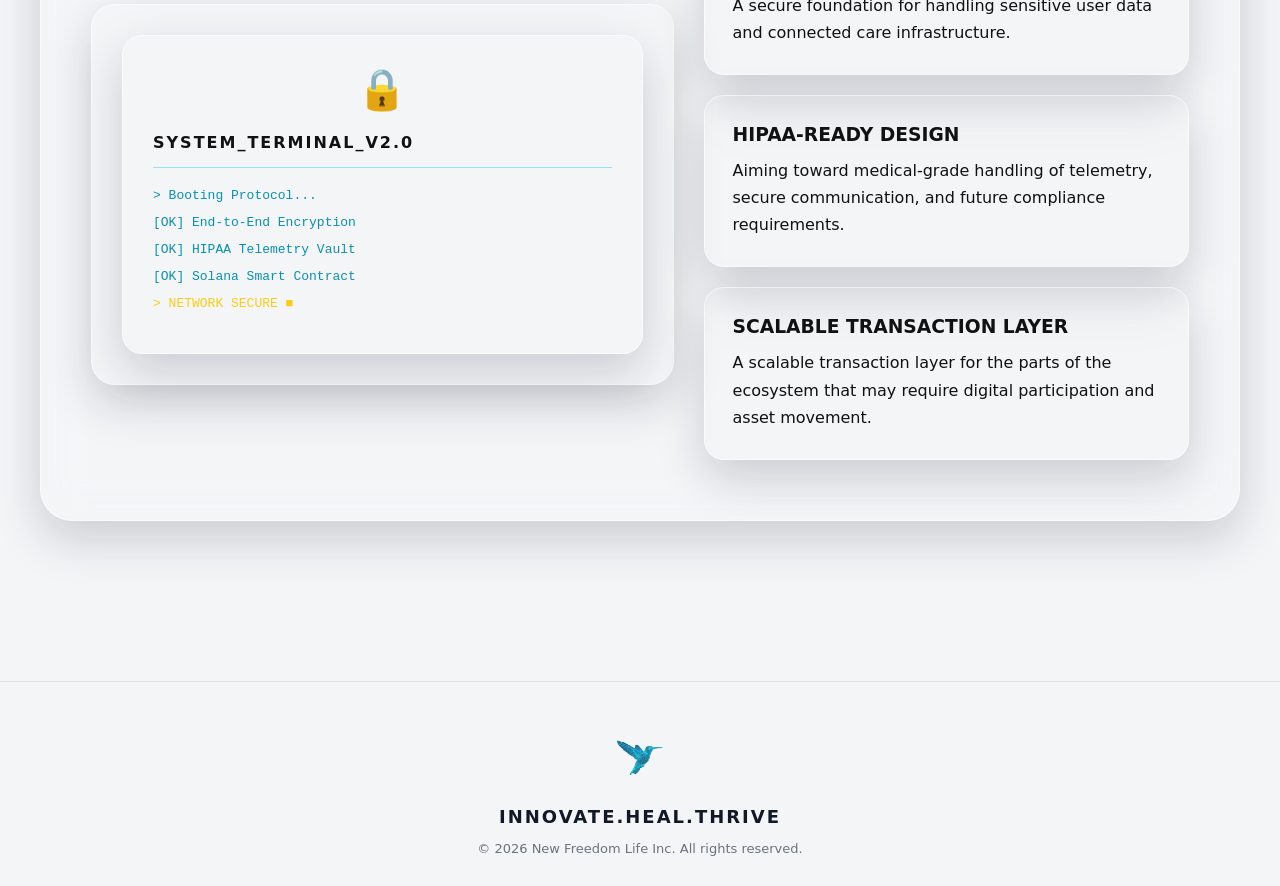
==== commit 461f9708: "made some changes" ====
--- a/index.html
+++ b/index.html
@@ -19,7 +19,6 @@
         <li><a href="index.html">HOME</a></li>
         <li><a href="branches.html">ECOSYSTEM BRANCHES</a></li>
         <li><a href="#">NF-167</a></li>
-        <li><a href="./NFLC.html">NFLC</a></li>
         <li><a href="leadership.html">LEADERSHIP</a></li>
         <li><a href="contact.html">CONTACT</a></li>
       </ul>
@@ -81,10 +80,10 @@
       <div class="ecosystem-left glass-panel">
         <p class="mini-title">WHO WE ARE</p>
 
-        <h2>
+        <h1>
           CONTINUOUS CARE <span>THROUGH</span><br />
           CONNECTED INFRASTRUCTURE
-        </h2>
+        </h1>
 
         <p class="ecosystem-text">
           New Freedom Life is not a single app or a single facility. It is an
@@ -230,7 +229,7 @@
     </section>
       <section class="ibogaine-section">
       <div class="ibogaine-card glass-ibogaine">
-        <p class="tag">THE ECOSYSTEM</p>
+        <p class="mini-title">THE ECOSYSTEM</p>
         <h2>OUR FIVE CORE BRANCHES</h2>
         <a class="blue-btn" href="branches.html">view detailed architecture</a>
         <p>
@@ -271,7 +270,125 @@
         </div>
       </div>
     </section>
-  </section>
+<div class="development">
+<div class="glass-card4">
+
+  <div class="economic-layout">
+
+    <div class="economic-left">
+      <p class="mini-title">IN DEVELOPMENT</p>
+
+      <h2>THE ECONOMIC LAYER</h2>
+
+      <p>
+        Part of the longer-term model includes an economic participation layer...
+      </p>
+
+      <div class="quote-card">
+        <h3>1. REWARD LAYER</h3>
+        <p>The intention is to recognize measurable recovery consistency through a digital reward structure rather than treating recovery only as an expense line.</p>
+      </div>
+
+      <div class="quote-card">
+        <h3>2. PROPERTY PARTICIPATION</h3>
+        <p>The broader framework links participation to the premium property and fractional ownership infrastructure behind the model.</p>
+      </div>
+    </div>
+
+    <div class="economic-right">
+      <div class="glass-card">
+          <p class="mini-title">
+            PROPERTY PARTICIPATION WALLET
+          </p>
+          <div class="coin-container">
+          <div class="tumbling-coin"> </div>
+          <p class="tumbling-text">+ 50 NF</p>
+          </div>
+          <p class="info">Utility Coins Earned</p>
+          <div class="verified">
+            <p>Daily Traid</p>
+            <p class="right">VERIFIED ✓</p>
+          </div>
+           <p class="progress-label">PROPERTY EQUITY PROGRESS</p>
+          <div class="meter">
+            <span style="width:75%"></span>
+          </div>
+      </div>
+    </div>
+
+  </div>
+  </div>
+</div>
+<section class="architecture-section">
+  <div class="architecture-card">
+
+    <p class="mini-title">OPERATING STANDARDS</p>
+
+    <h2>INSTITUTIONAL-GRADE ARCHITECTURE</h2>
+
+    <p class="architecture-desc">
+      The platform is being designed with secure infrastructure, governed
+      workflows, and long-term scalability in mind so sensitive data and care
+      operations can be handled with greater discipline.
+    </p>
+
+    <div class="architecture-grid">
+
+      <!-- Left Side -->
+      <div class="terminal-wrapper">
+        <div class="terminal-card">
+
+          <div class="lock-icon">🔒</div>
+
+          <h4>SYSTEM_TERMINAL_V2.0</h4>
+
+          <div class="terminal-line"></div>
+
+          <p>> Booting Protocol...</p>
+          <p>[OK] End-to-End Encryption</p>
+          <p>[OK] HIPAA Telemetry Vault</p>
+          <p>[OK] Solana Smart Contract</p>
+
+          <p class="network-status">
+            > NETWORK SECURE ■
+          </p>
+
+        </div>
+      </div>
+
+      <!-- Right Side -->
+      <div class="architecture-features">
+
+        <div class="feature-card">
+          <h3>SECURE DATA ARCHITECTURE</h3>
+          <p>
+            A secure foundation for handling sensitive user data and connected
+            care infrastructure.
+          </p>
+        </div>
+
+        <div class="feature-card">
+          <h3>HIPAA-READY DESIGN</h3>
+          <p>
+            Aiming toward medical-grade handling of telemetry, secure
+            communication, and future compliance requirements.
+          </p>
+        </div>
+
+        <div class="feature-card">
+          <h3>SCALABLE TRANSACTION LAYER</h3>
+          <p>
+            A scalable transaction layer for the parts of the ecosystem that
+            may require digital participation and asset movement.
+          </p>
+        </div>
+
+      </div>
+
+    </div>
+
+  </div>
+</section>
        <footer class="footer">
         <div class="footer-content">
           <img src="./assests/logo.png" alt="logo" class="footer-logo">
--- a/style.css
+++ b/style.css
@@ -1,11 +1,11 @@
 :root {
-  --nf-blue: #0891b2;
-  --nf-blue-soft: #38bdf8;
-  --nf-sunrise: #ffb703;
-  --nf-sunrise-soft: #fb8500;
-  --nf-bg: #f4f5f7;
-  --nf-text-dark: #111111;
-  --nf-text-muted: #444444;
+--nf-blue: #0891b2;
+--nf-blue-soft: #38bdf8; 
+--nf-sunrise: #fb8500; 
+--nf-sunrise-soft:#ecae52 ;
+--nf-bg: #f4f5f7; 
+--nf-text-dark: #111111;
+--nf-text-muted: #444444; 
 }
 
 * {
@@ -321,13 +321,14 @@
   transform: translateY(-2px);
 
   box-shadow: 0 20px 40px rgba(255, 183, 3, 0.5);
+  
 }
 
 /* GENERAL GLASS */
 
 .glass-card,
 .glass-panel,
-.glass-card2 {
+.glass-card2{
   position: relative;
 
   background: rgba(255, 255, 255, 0.16);
@@ -342,27 +343,6 @@
   box-shadow: 0 18px 48px rgba(15, 23, 42, 0.18);
 }
 
-/* ORANGE TOP BORDER */
-
-.glass-card::before,
-.glass-panel::before,
-.glass-card2::before {
-  content: "";
-  position: absolute;
-  inset: 0;
-  border-radius: inherit;
-  border-top: 4px solid transparent;
-  background: linear-gradient(90deg, var(--nf-orange), var(--nf-orange-soft));
-  -webkit-mask: 
-    linear-gradient(#000 0 0) content-box,
-    linear-gradient(#000 0 0);
-  -webkit-mask-composite: xor;
-  mask-composite: exclude;
-  padding-top: 2px;
-  z-index: 0;
-  pointer-events: none;
-}
-
 /* CARD SECTION */
 
 .cards-container {
@@ -395,6 +375,13 @@
 
 .glass-card h4 {
   font-size: 1.4rem;
+  margin-bottom: 20px;
+}
+.infrastruture .mini-title {
+  color: var(--nf-sunrise);
+  font-size: 18px;
+  letter-spacing: 3px;
+  font-weight: 600;
   margin-bottom: 20px;
 }
 
@@ -436,9 +423,9 @@
 }
 
 .mini-title {
-  color: var(--nf-blue);
-
-  font-size: 14px;
+  color: var(--nf-sunrise);
+
+  font-size: 18px;
 
   letter-spacing: 3px;
 
@@ -447,8 +434,8 @@
   font-weight: 600;
 }
 
-.ecosystem-left h2,
-.infrastruture h2 {
+.ecosystem-left h1,
+.infrastruture h1 {
   font-size: clamp(1.8rem, 4vw, 3.8rem);
 
   line-height: 1.1;
@@ -458,12 +445,12 @@
   color: #111;
 }
 
-.ecosystem-left h2 span {
+.ecosystem-left h1 span {
   color: var(--nf-blue);
   position: relative;
 }
 
-.ecosystem-left h2 span::after {
+.ecosystem-left h1 span::after {
   content: "";
 
   position: absolute;
@@ -772,9 +759,12 @@
   color: #4b5563;
 }
 
-.ibogaine-card .tag{
+.ibogaine-card .mini-title{
   color: var(--nf-sunrise);
-  font-size: 20px;
+  font-size: 18px;
+  letter-spacing: 3px;
+  font-weight: 600;
+  margin-bottom: 20px;
 }
 
 
@@ -791,6 +781,352 @@
   }
 }
 
+/*development*/
+.glass-card4{
+  text-align: left;
+}
+.development{
+  padding: 40px 20px 80px;
+
+  display: flex;
+  justify-content: center;
+}
+
+.glass-card4{
+  position: relative;
+
+  background: rgba(255, 255, 255, 0.16);
+
+  border-radius: 26px;
+
+  border: 1px solid rgba(255, 255, 255, 0.55);
+
+  backdrop-filter: blur(22px);
+  -webkit-backdrop-filter: blur(22px);
+
+  box-shadow: 0 18px 48px rgba(15, 23, 42, 0.18);
+}
+
+.glass-card4 {
+  width: 100%;
+  max-width: 1100px;
+  padding: 50px 40px;
+}
+
+.glass-card4{
+  width: 100%;
+  max-width: 1100px;
+  margin: 0 auto;
+}
+
+.development .glass-card4{
+  text-align: left;
+}
+
+.development .glass-card4 h2,
+.development .glass-card4 p,
+.development .glass-card4 h3{
+  text-align: left;
+}
+.quote-card {
+  margin: 40px 0 0;
+}
+
+.quote-card {
+  margin: 40px 0 0;
+  max-width: 100%;
+
+  padding: 18px 28px;
+  border-radius: 18px;
+
+  background: rgba(255, 255, 255, 0.75);
+  backdrop-filter: blur(18px);
+  -webkit-backdrop-filter: blur(18px);
+
+  border: 1px solid rgba(209, 213, 219, 0.7);
+  border-left: 4px solid #facc15;
+
+  box-shadow: 0 10px 25px rgba(15, 23, 42, 0.12);
+}
+
+.quote-card p {
+  margin: 0;
+  line-height: 1.7;
+  font-size: 16px;
+  color: var(--nf-text-dark);     
+}
+
+.economic-layout{
+  display: flex;
+  justify-content: space-between;
+  align-items: center;
+  gap: 50px;
+}
+
+.economic-left{
+  flex: 1;
+}
+
+.economic-right{
+  flex: 0 0 340px;
+}
+.wallet-card{
+  padding: 30px;
+
+  border-radius: 24px;
+
+  background: rgba(255,255,255,0.08);
+
+  border: 1px solid rgba(255,255,255,0.25);
+
+  backdrop-filter: blur(20px);
+}
+
+@media (max-width: 900px){
+
+  .economic-layout{
+    flex-direction: column;
+    align-items: stretch;
+  }
+
+  .economic-right{
+    flex: none;
+  }
+}
+
+.coin-container {
+  perspective: 800px;
+}
+
+.tumbling-coin {
+  width: 30px;
+  height: 30px;
+  background: gold;
+  border-radius: 50%;
+  border: 2px solid darkgoldenrod;
+  display: flex;
+  justify-content: center;
+  align-items: center;
+  font-size: 3rem;
+  font-family: serif;
+  font-weight: bold;
+  color: darkgoldenrod;
+
+  animation: tumble 3s infinite linear;
+}
+
+
+@keyframes tumble {
+  0% {
+    transform: rotateX(0deg) rotateY(0deg) rotateZ(0deg);
+  }
+  100% {
+    transform: rotateX(0deg) rotateY(360deg) rotateZ(0deg);
+  }
+}
+
+.coin-container{
+  display: flex;
+  align-items: center;
+  justify-content: center;
+  gap: 15px;
+}
+
+.glass-card .tumbling-text{
+  color: var(--nf-sunrise-soft);
+  font-size: 35px;
+  font-weight: 700;
+  line-height: 1;
+  margin: 10px 0;
+}
+
+.glass-card{
+  display: flex;
+  flex-direction: column;
+}
+
+.info{
+  align-self: center;
+  text-align: center;
+}
+
+.verified{
+  display: flex;
+  align-items: center;
+  justify-content: space-between;
+}
+
+.right{
+  color: var(--nf-blue-soft) !important;
+}
+
+.glass-card .progress-label{
+  margin-bottom: 10px;
+}
+
+.meter {
+  width: 100%;
+  height: 10px;
+  background: #555;
+  border-radius: 25px;
+  overflow: hidden;
+
+  box-shadow: inset 0 -1px 1px rgba(255,255,255,0.3);
+}
+
+.meter > span {
+  display: block;
+  height: 100%;
+
+  background: linear-gradient(
+    to right,
+    var(--nf-blue),
+    var(--nf-blue-soft)    
+  );
+
+  box-shadow:
+    0 0 15px rgba(56, 189, 248, 0.4),
+    inset 0 2px 9px rgba(255,255,255,0.25);
+}
+
+
+.architecture-section {
+  padding: 80px 20px;
+}
+
+.architecture-card {
+  max-width: 1200px;
+  margin: 0 auto;
+
+  padding: 60px 50px;
+
+  border-radius: 32px;
+  border: 1px solid rgba(255, 255, 255, 0.55);
+
+  backdrop-filter: blur(22px);
+  -webkit-backdrop-filter: blur(22px);
+
+  box-shadow: 0 18px 48px rgba(15, 23, 42, 0.18);
+
+  text-align: center;
+}
+
+.architecture-card h2 {
+  color: var(--nf-text-dark);
+  font-size: clamp(2rem, 4vw, 3.5rem);
+  margin-bottom: 20px;
+}
+
+.architecture-desc {
+  max-width: 800px;
+  margin: 0 auto 50px;
+
+  color: var(--nf-text-dark);
+  line-height: 1.8;
+}
+
+.architecture-grid {
+  display: grid;
+  grid-template-columns: 1.2fr 1fr;
+  gap: 30px;
+  align-items: center;
+}
+
+.terminal-wrapper {
+  padding: 30px;
+
+  border-radius: 24px;
+  border: 1px solid rgba(255, 255, 255, 0.55);
+
+  backdrop-filter: blur(22px);
+  -webkit-backdrop-filter: blur(22px);
+
+  box-shadow: 0 18px 48px rgba(15, 23, 42, 0.18);
+}
+
+.terminal-card {
+  border-radius: 20px;
+
+  padding: 30px;
+
+  text-align: left;
+
+  border: 1px solid rgba(255, 255, 255, 0.55);
+
+  backdrop-filter: blur(22px);
+  -webkit-backdrop-filter: blur(22px);
+
+  box-shadow: 0 18px 48px rgba(15, 23, 42, 0.18);
+}
+
+.lock-icon {
+  text-align: center;
+  font-size: 40px;
+  margin-bottom: 20px;
+}
+
+.terminal-card h4 {
+  color: var(--nf-text-dark);
+  letter-spacing: 2px;
+  margin-bottom: 15px;
+}
+
+.terminal-line {
+  height: 1px;
+  background: rgba(0, 200, 255, 0.4);
+  margin-bottom: 20px;
+}
+
+.terminal-card p {
+  color: var(--nf-blue);
+  font-family: monospace;
+  margin-bottom: 12px;
+  
+}
+
+.network-status {
+  color: #facc15 !important;
+}
+
+.architecture-features {
+  display: flex;
+  flex-direction: column;
+  gap: 20px;
+}
+
+.feature-card {
+  text-align: left;
+
+  padding: 28px;
+
+  border-radius: 20px;
+
+    border: 1px solid rgba(255, 255, 255, 0.55);
+
+  backdrop-filter: blur(22px);
+  -webkit-backdrop-filter: blur(22px);
+
+  box-shadow: 0 18px 48px rgba(15, 23, 42, 0.18);
+}
+
+.feature-card h3 {
+  margin-bottom: 12px;
+}
+
+.feature-card p {
+  line-height: 1.7;
+}
+
+@media (max-width: 900px) {
+  .architecture-grid {
+    grid-template-columns: 1fr;
+  }
+
+  .architecture-card {
+    padding: 40px 25px;
+  }
+}
+
 /* FOOTER */
 
 .footer {
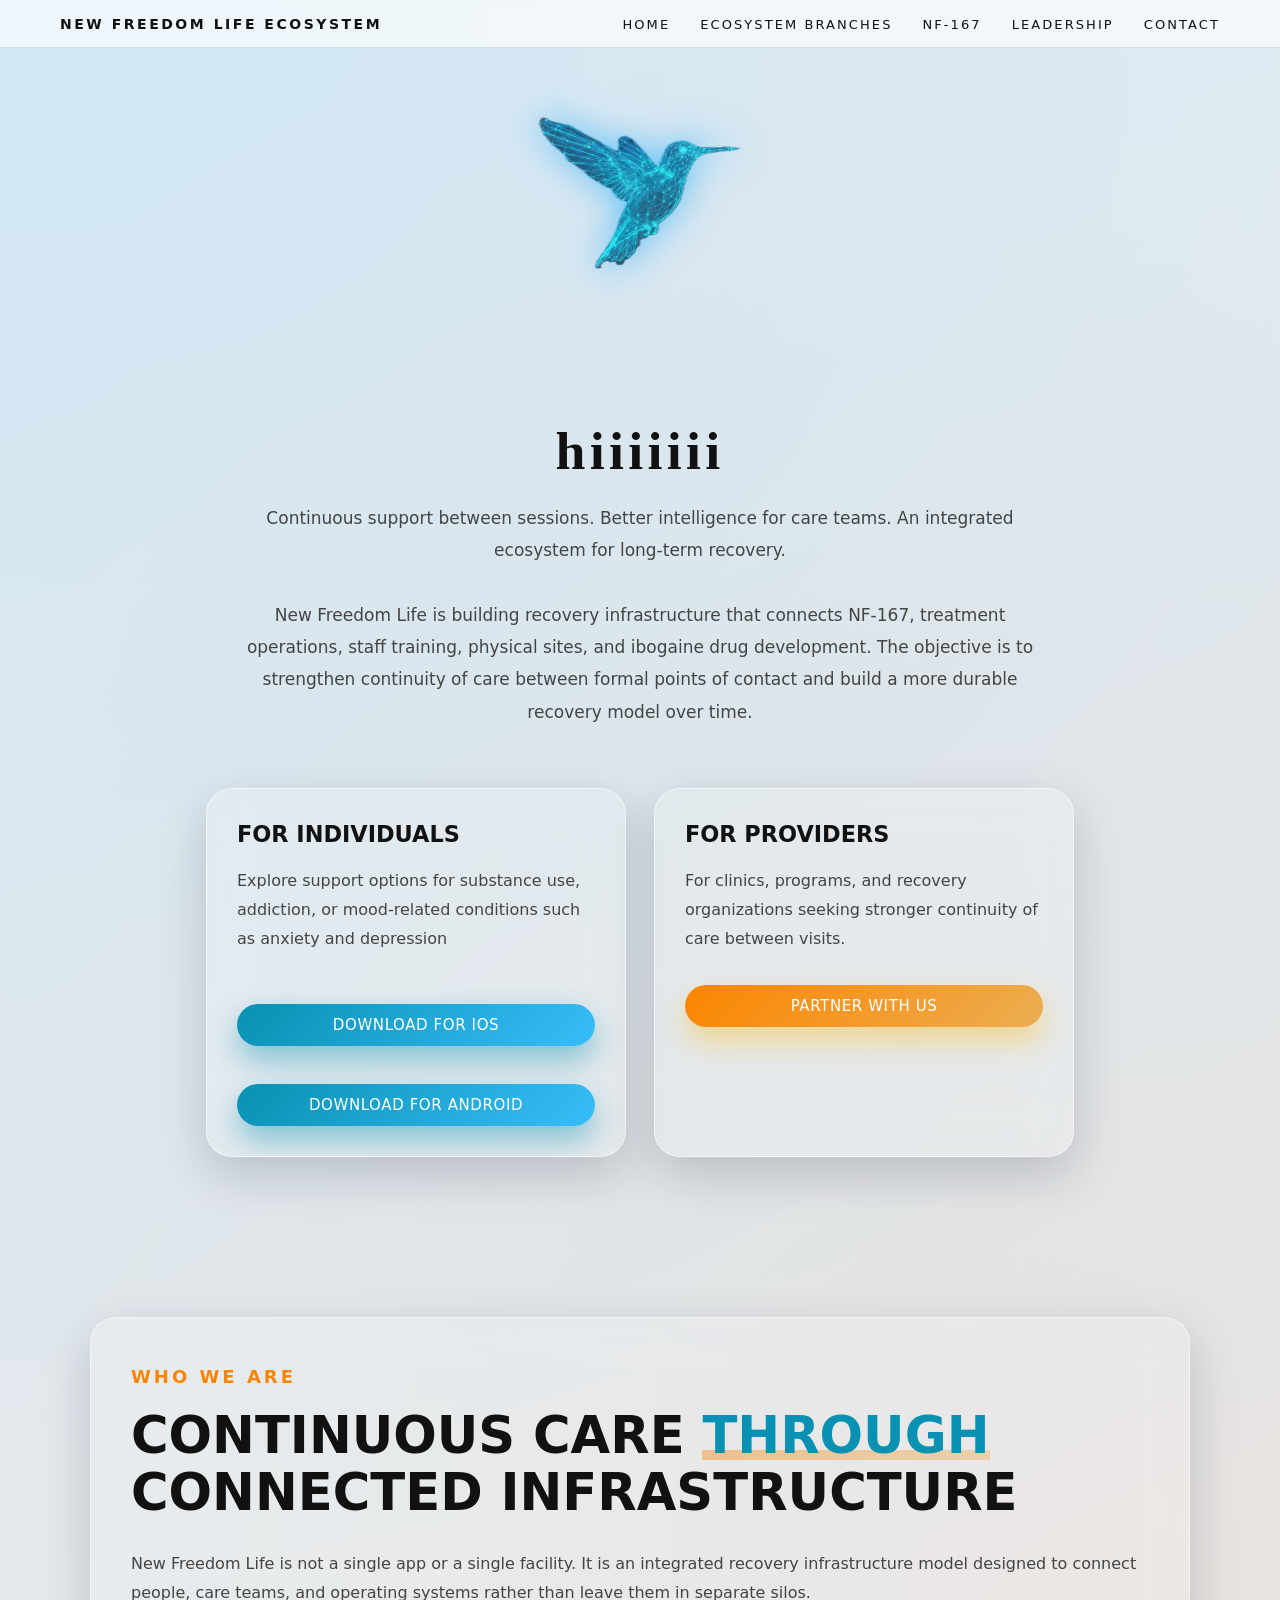
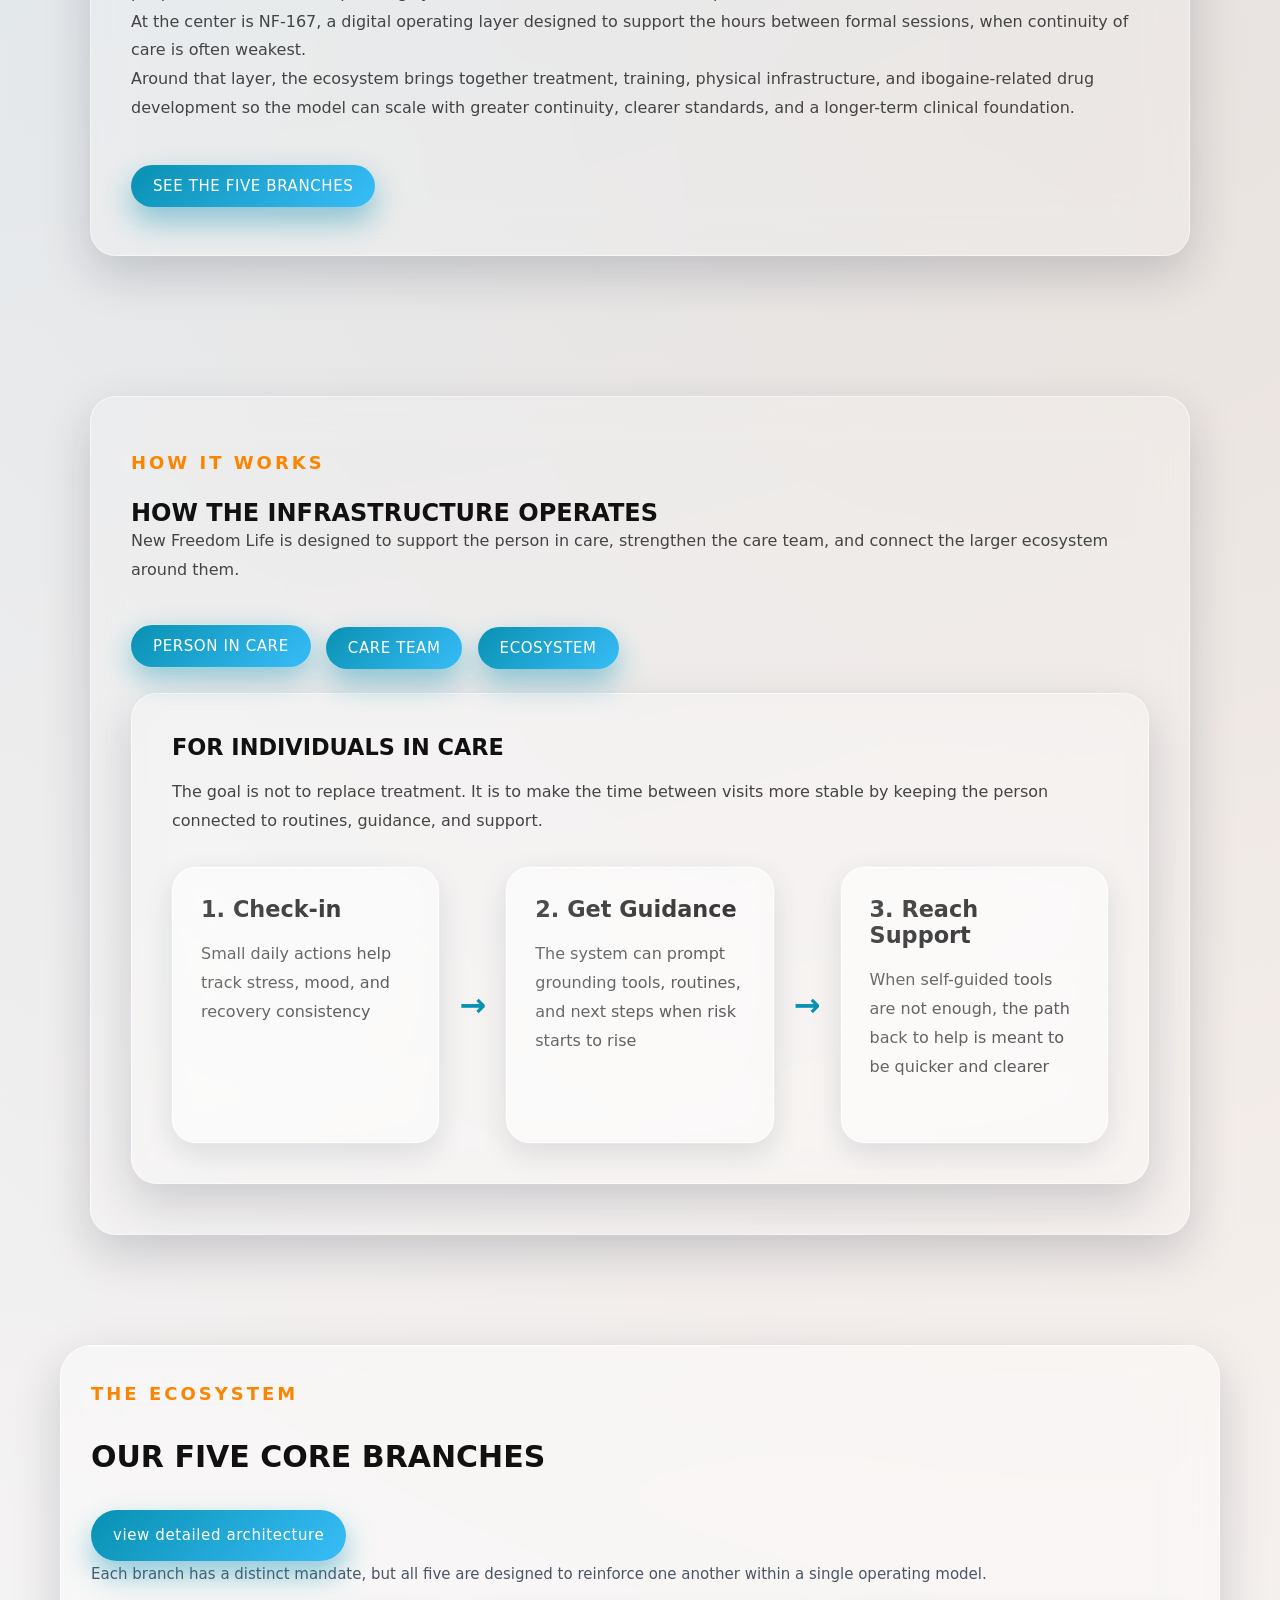
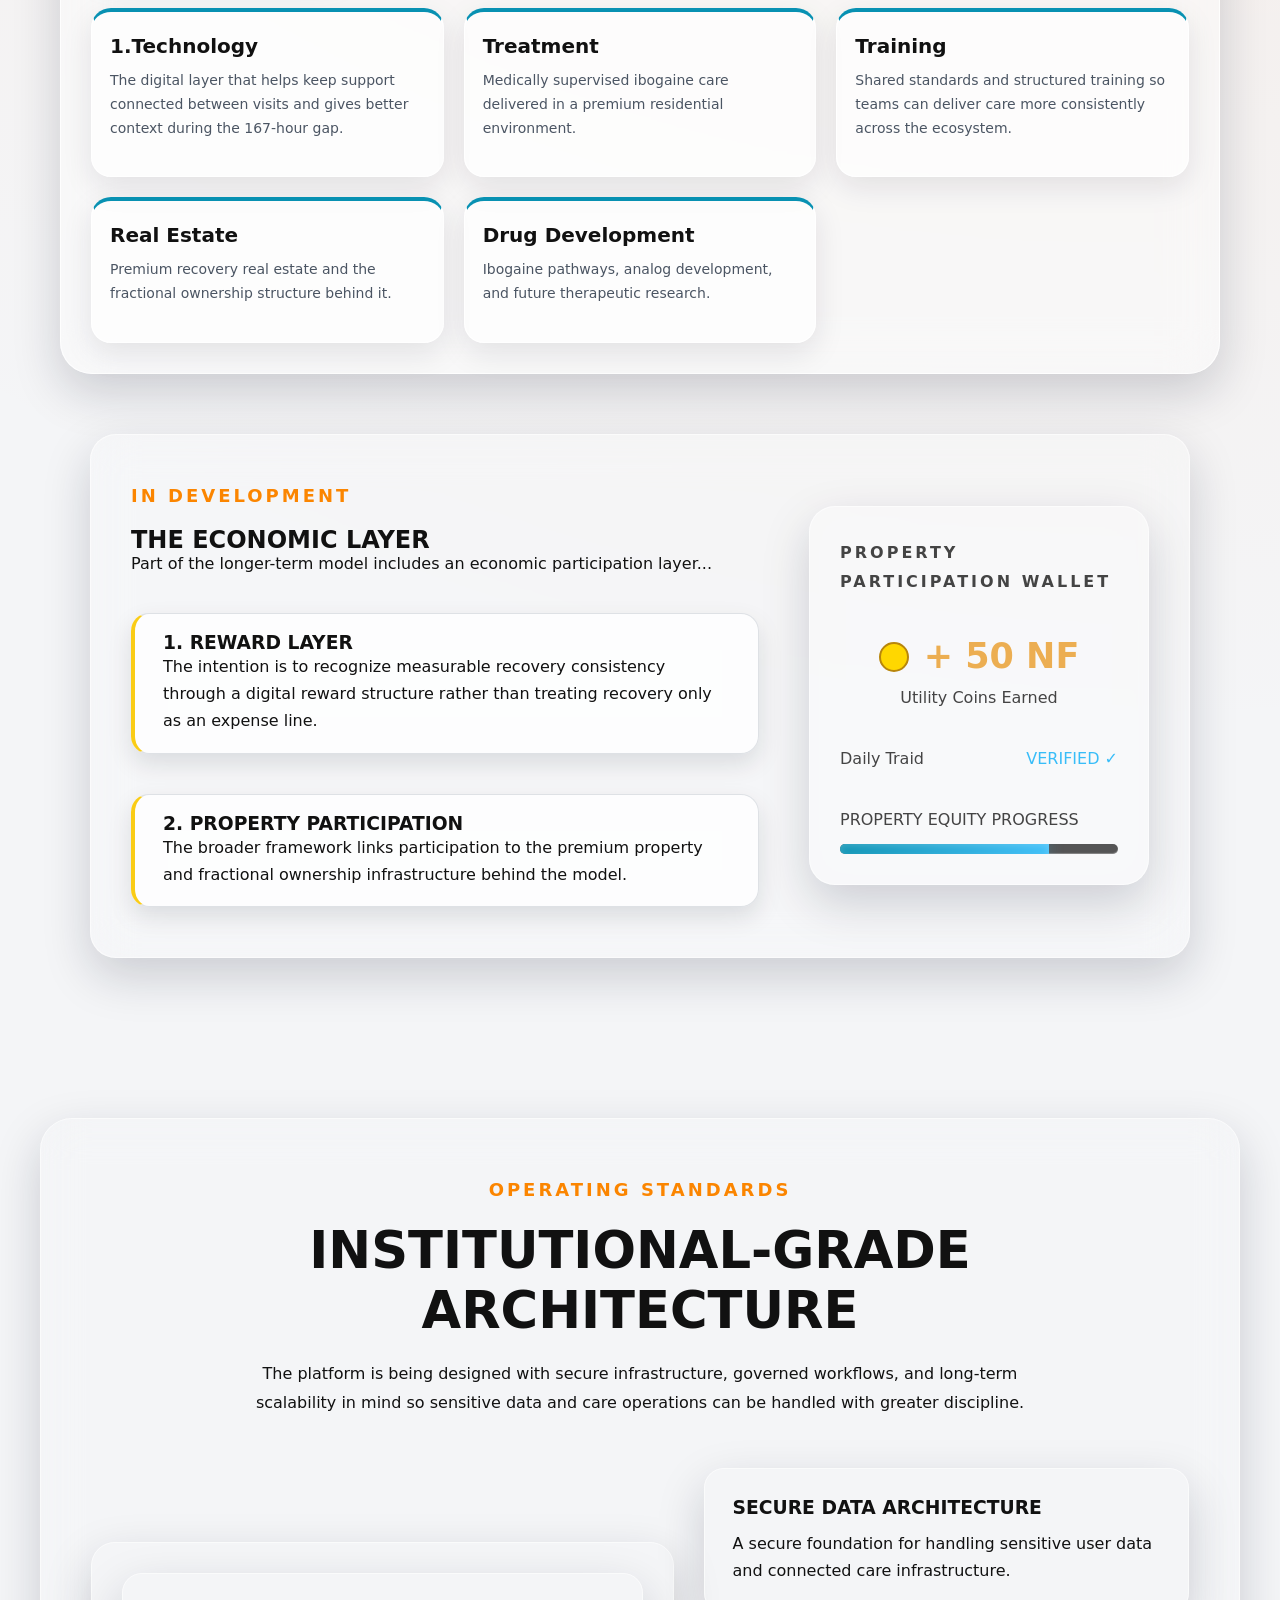
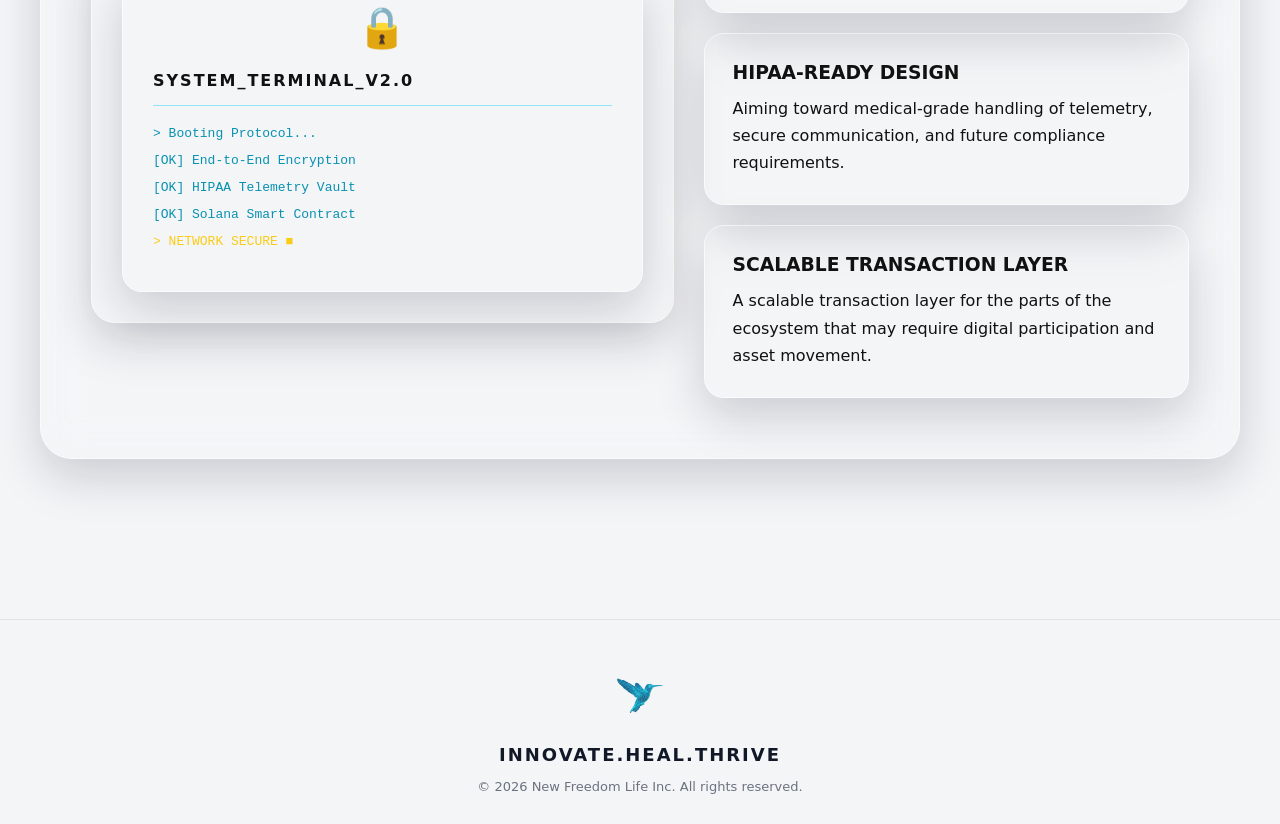
==== commit a0fe8be6: "changed to" ====
--- a/index.html
+++ b/index.html
@@ -18,7 +18,7 @@
       <ul class="nav-links">
         <li><a href="index.html">HOME</a></li>
         <li><a href="branches.html">ECOSYSTEM BRANCHES</a></li>
-        <li><a href="#">NF-167</a></li>
+        <li><a href="NF-167.html">NF-167</a></li>
         <li><a href="leadership.html">LEADERSHIP</a></li>
         <li><a href="contact.html">CONTACT</a></li>
       </ul>
@@ -36,7 +36,7 @@
     </div>
     <section class="hero">
       <div class="recovery">
-        <h1>RECOVERY INFRASTRUCTURE</h1>
+        <h1>hiiiiiii</h1>
         <p>
           Continuous support between sessions. Better intelligence for care
           teams. An integrated ecosystem for long-term recovery. <br /><br />
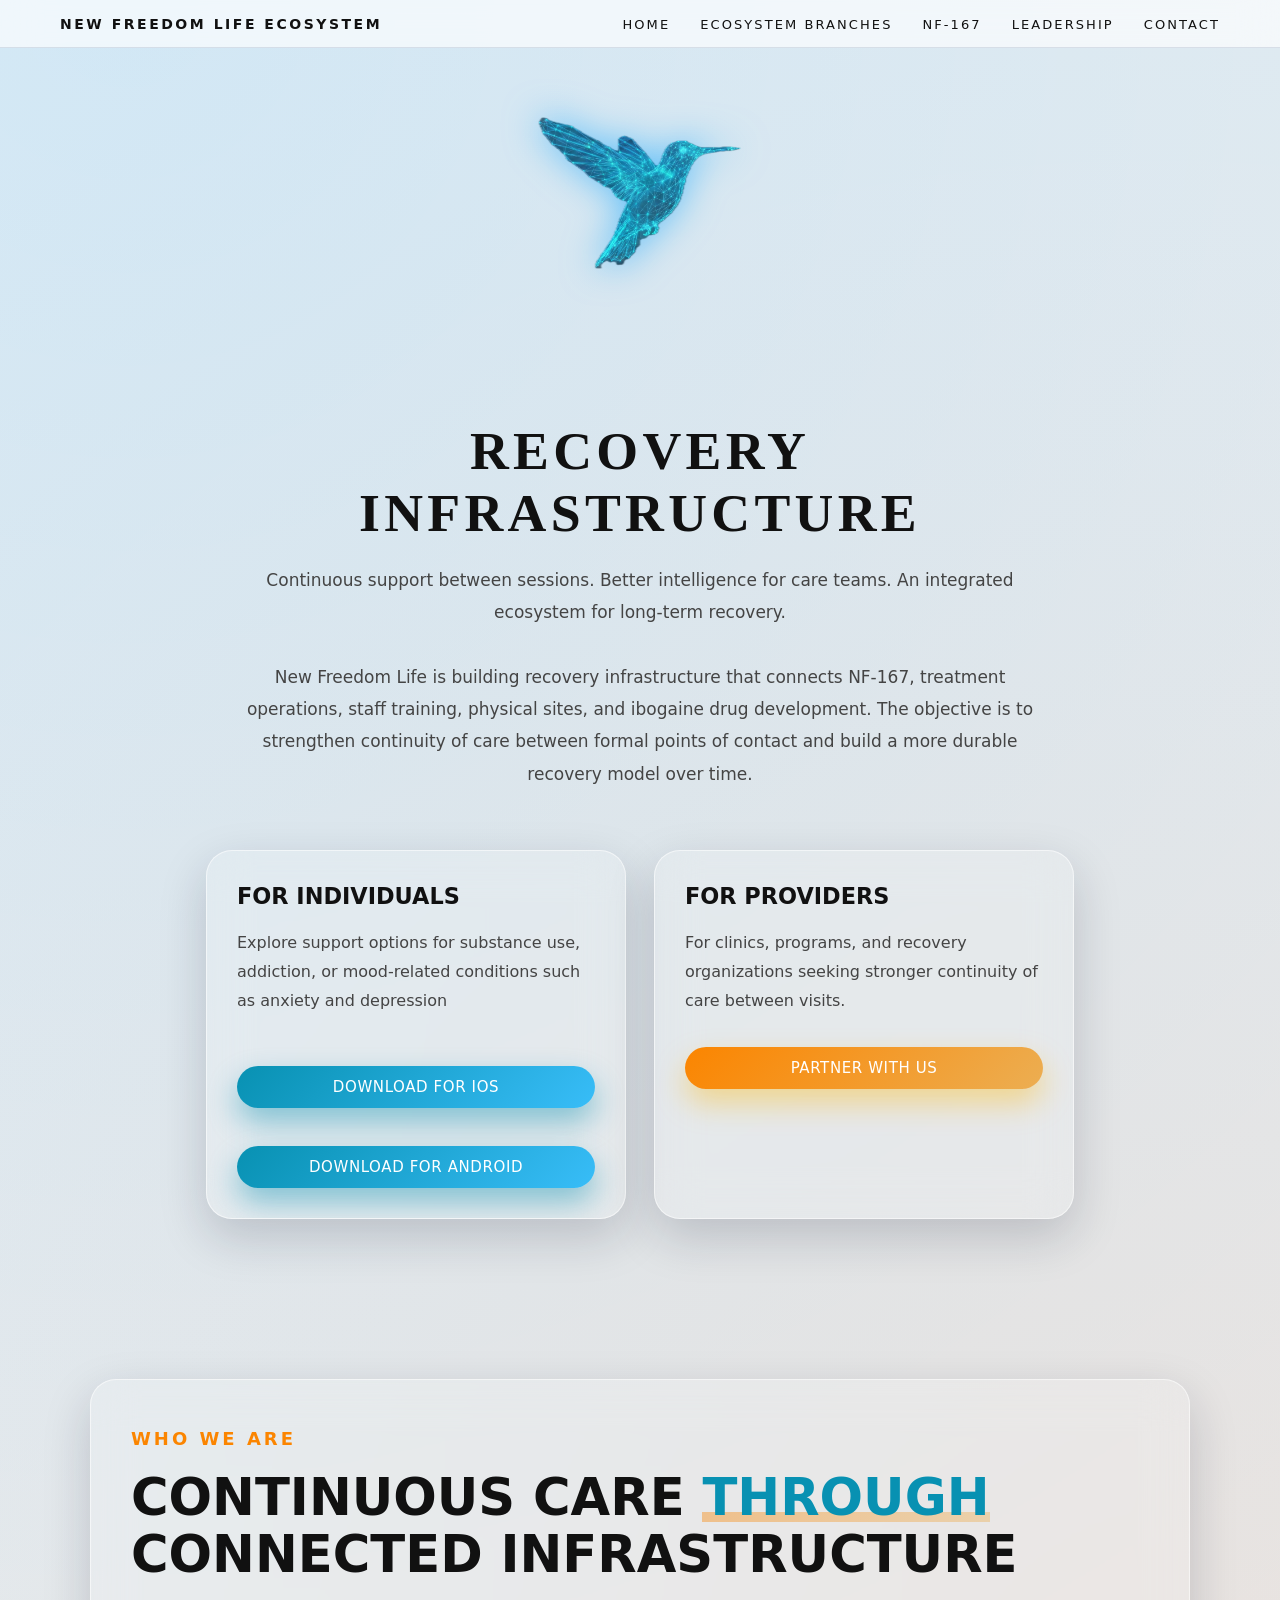
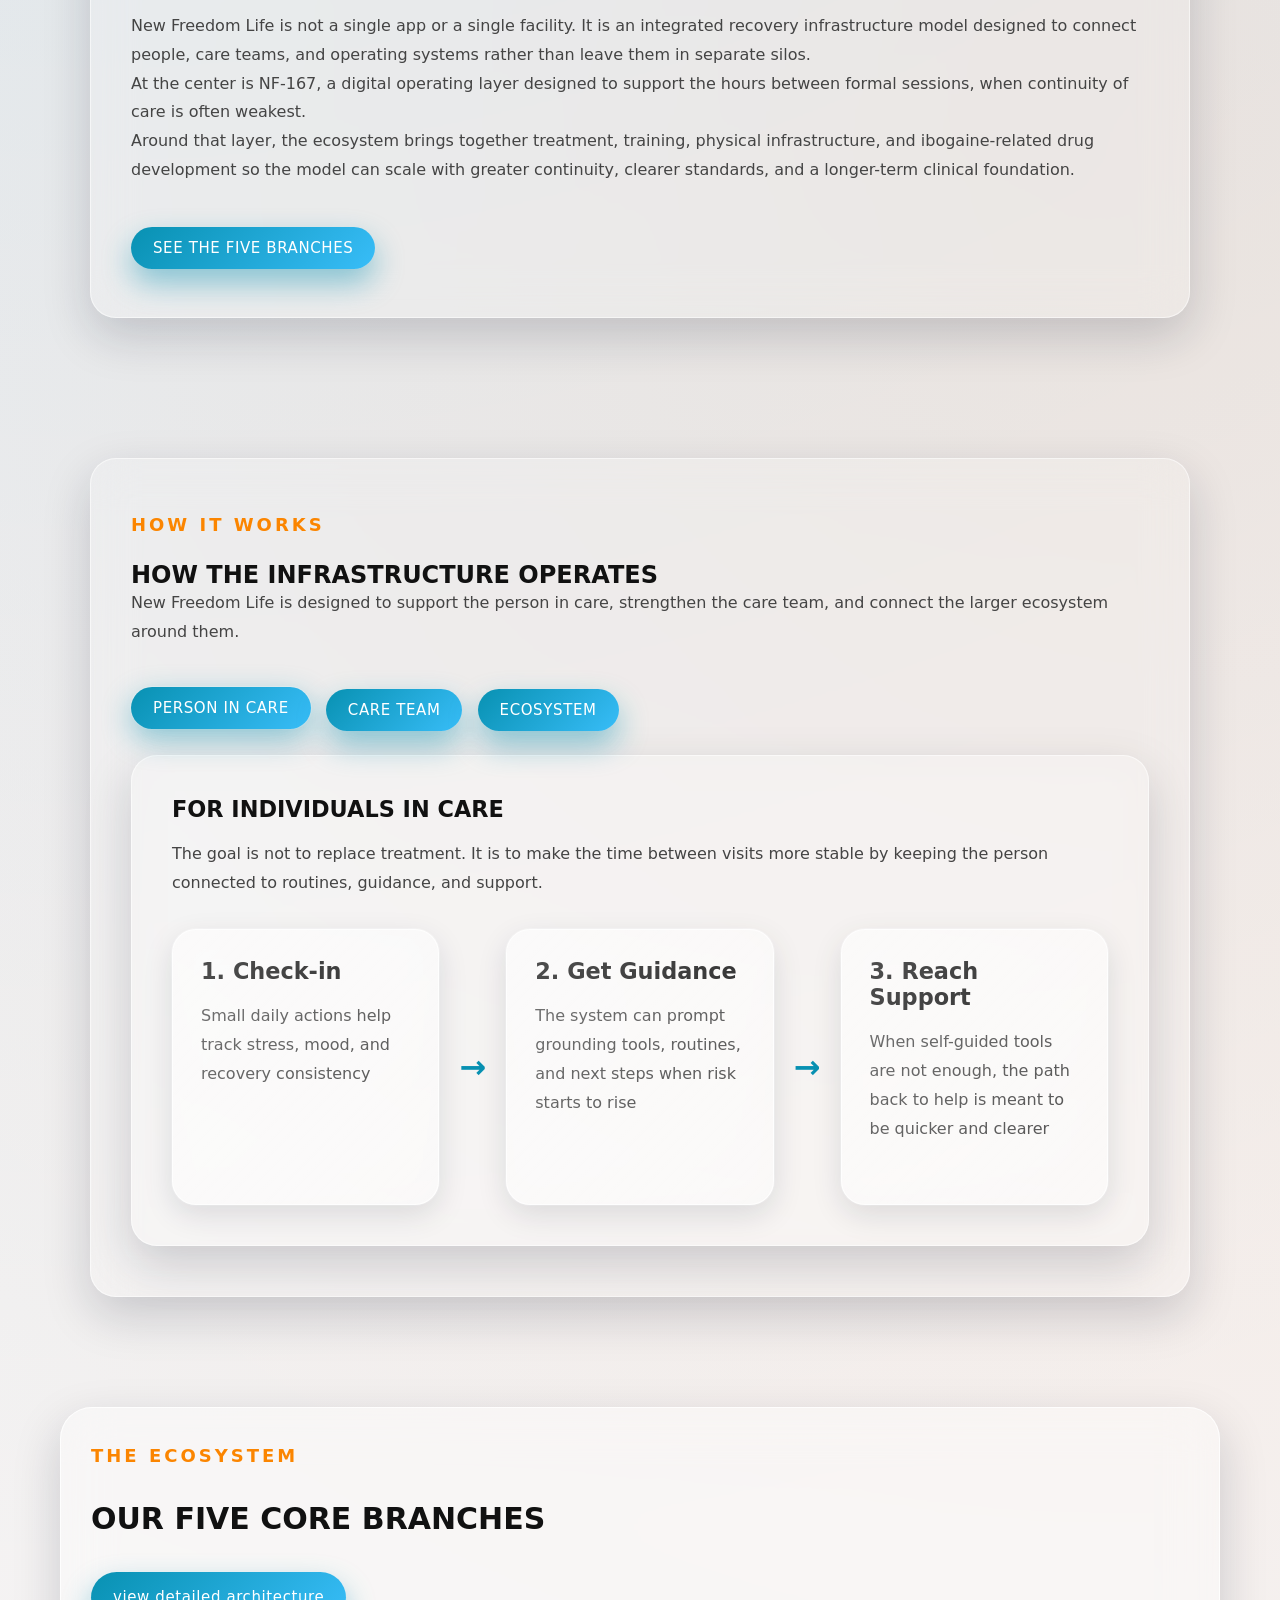
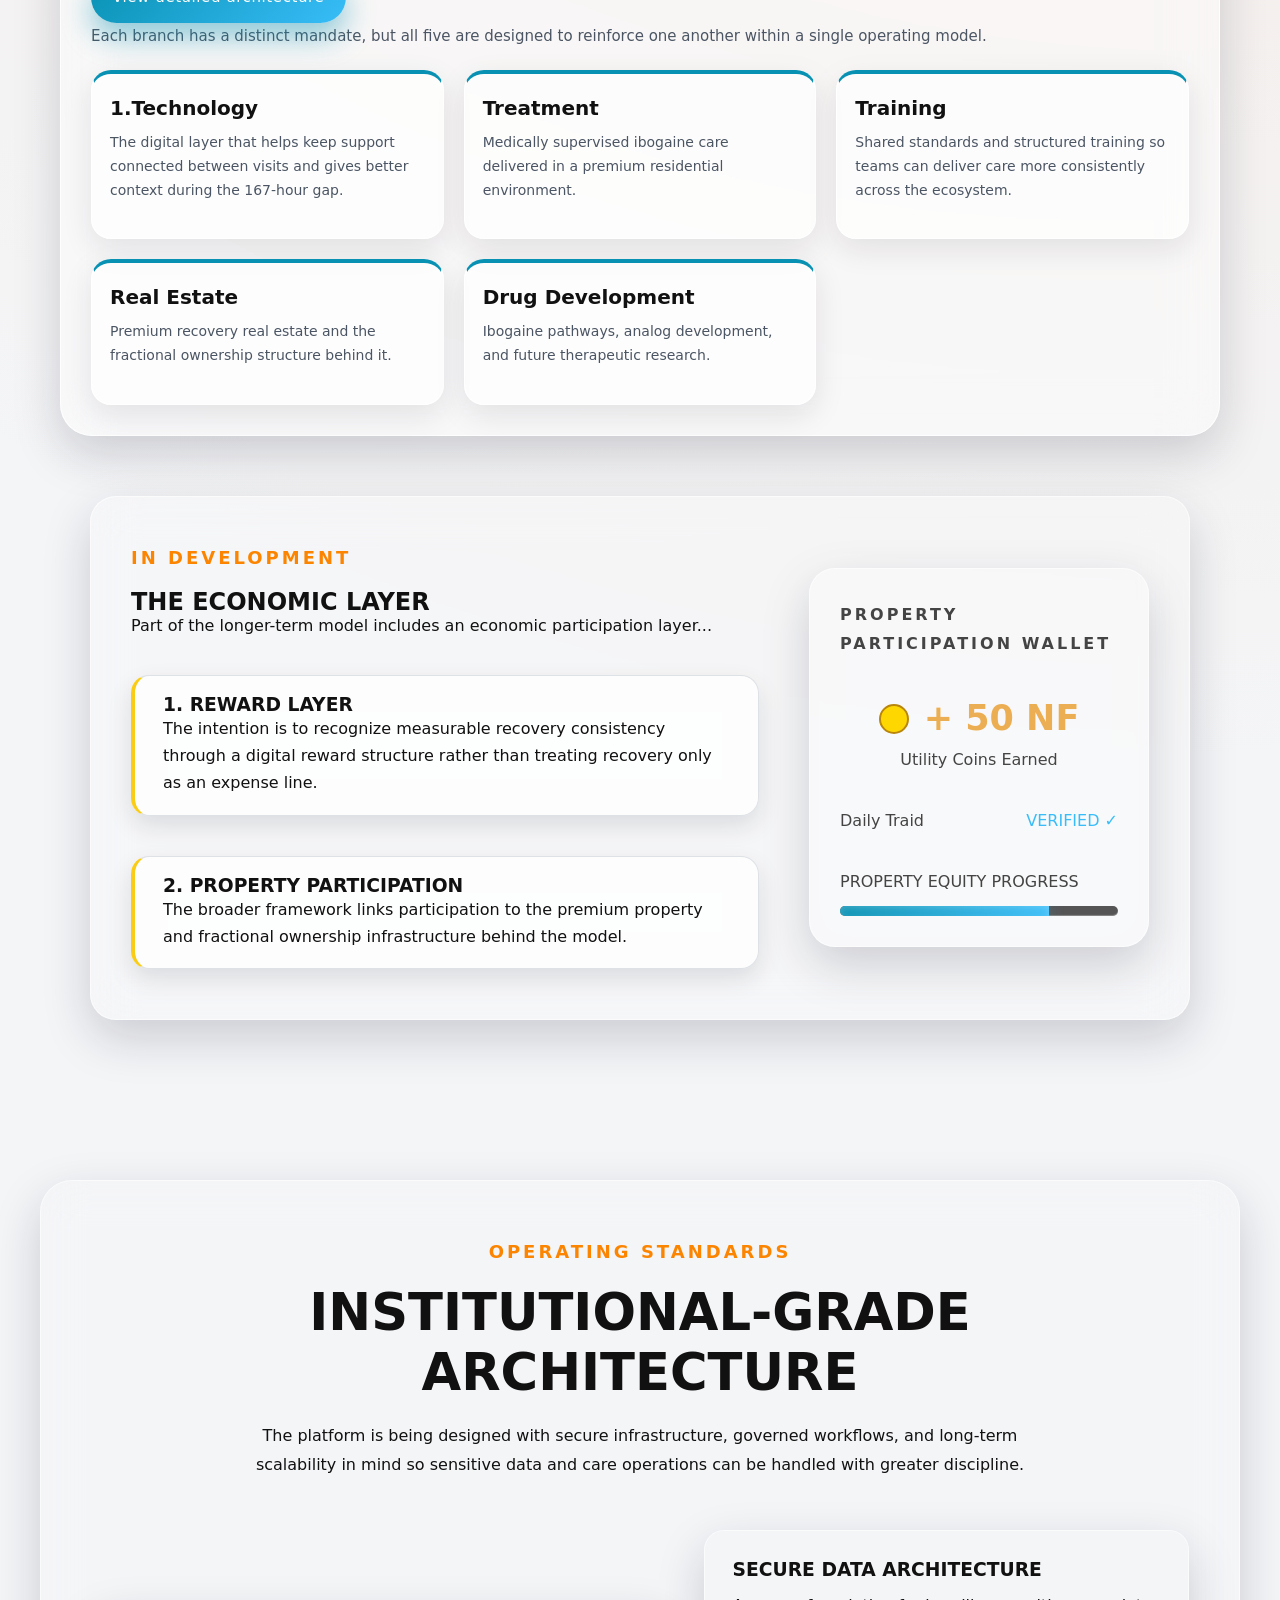
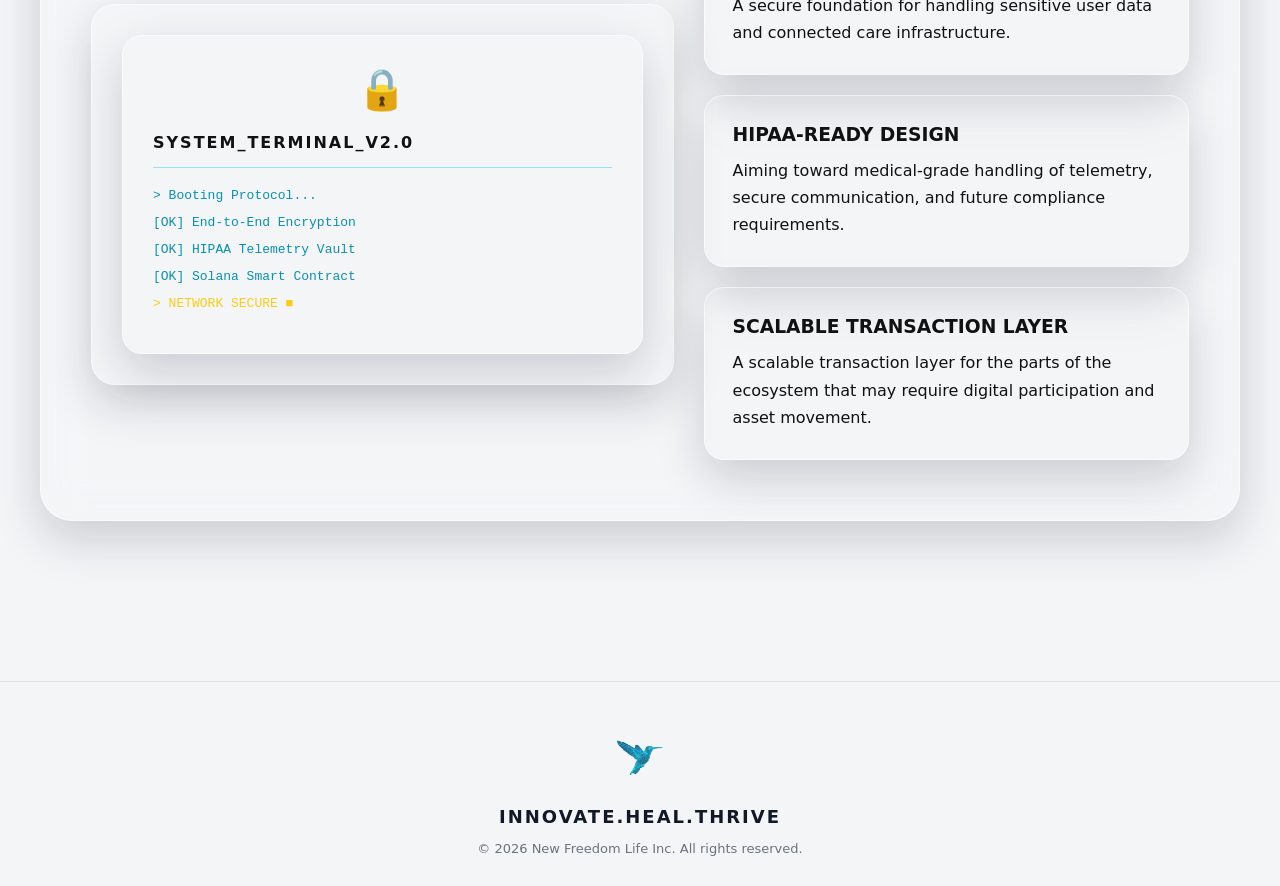
==== commit 372b540a: "made some changes" ====
--- a/index.html
+++ b/index.html
@@ -36,7 +36,7 @@
     </div>
     <section class="hero">
       <div class="recovery">
-        <h1>hiiiiiii</h1>
+        <h1>RECOVERY INFRASTRUCTURE</h1>
         <p>
           Continuous support between sessions. Better intelligence for care
           teams. An integrated ecosystem for long-term recovery. <br /><br />
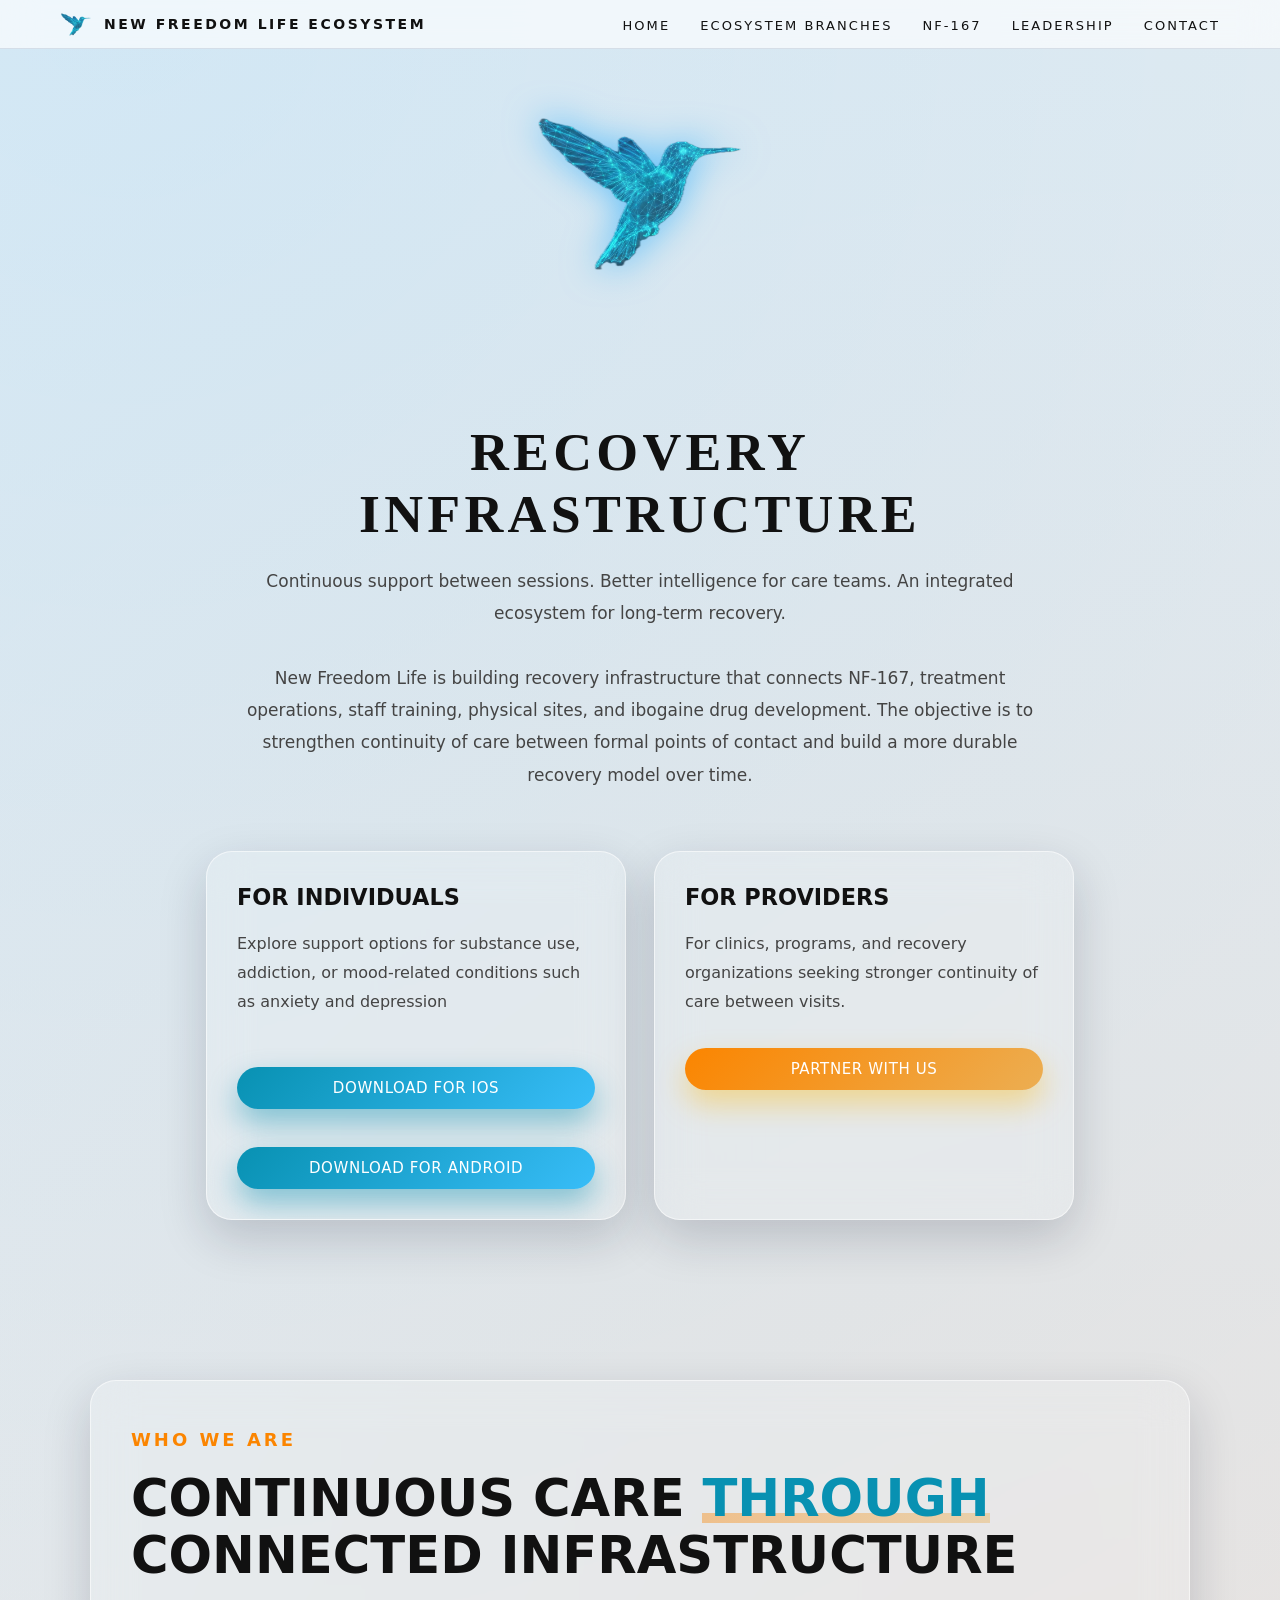
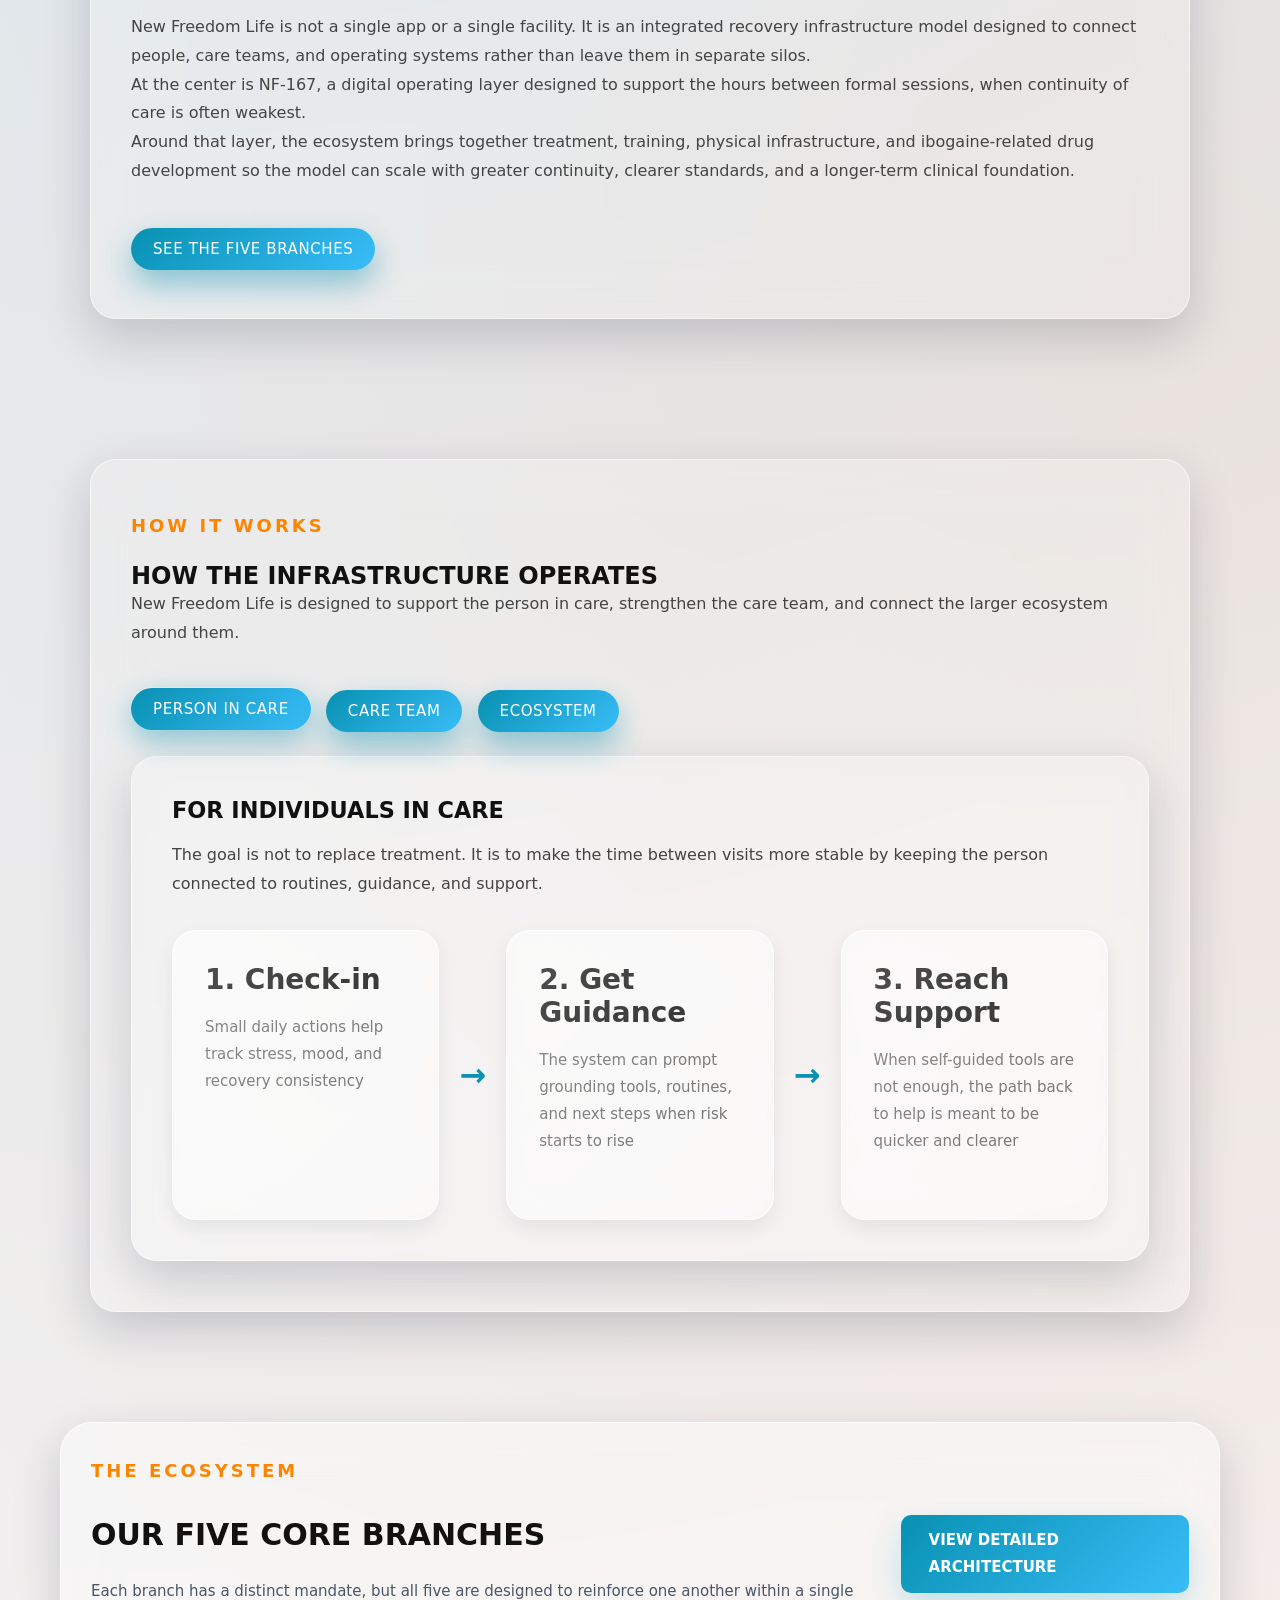
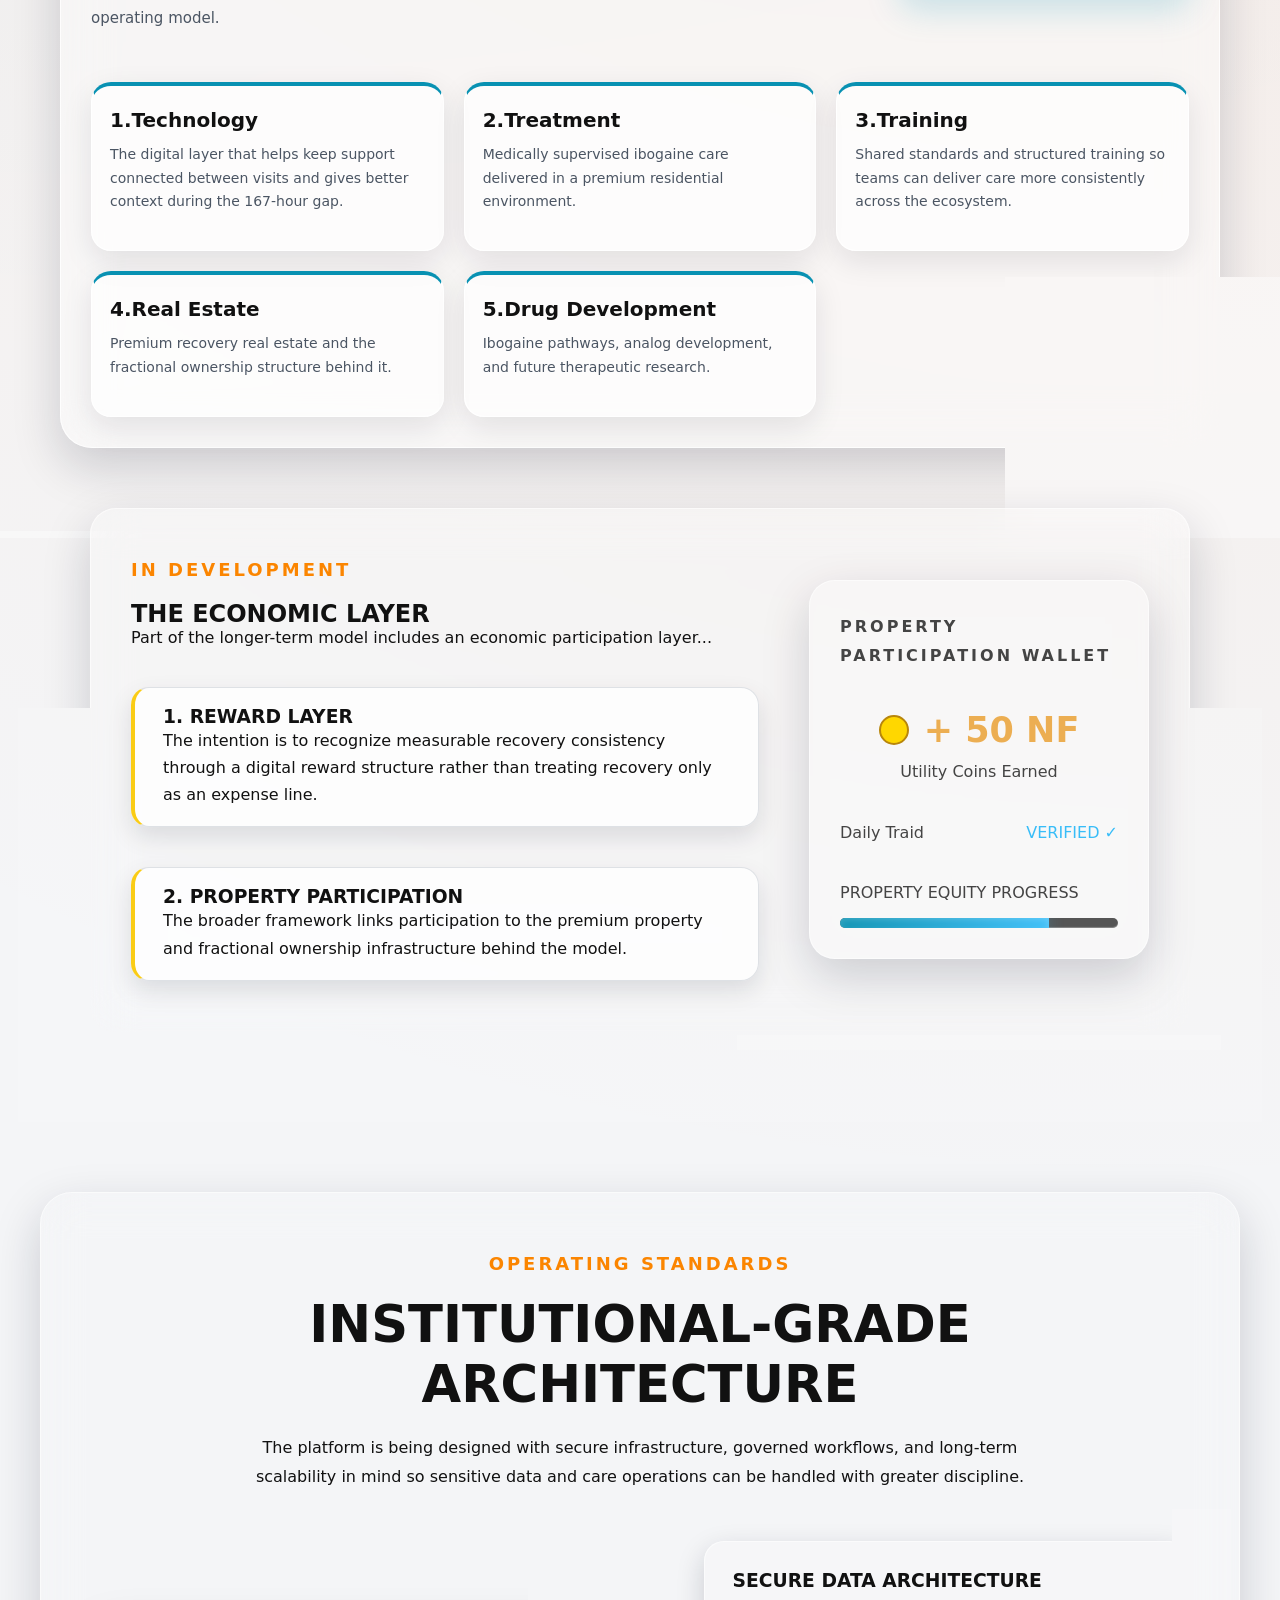
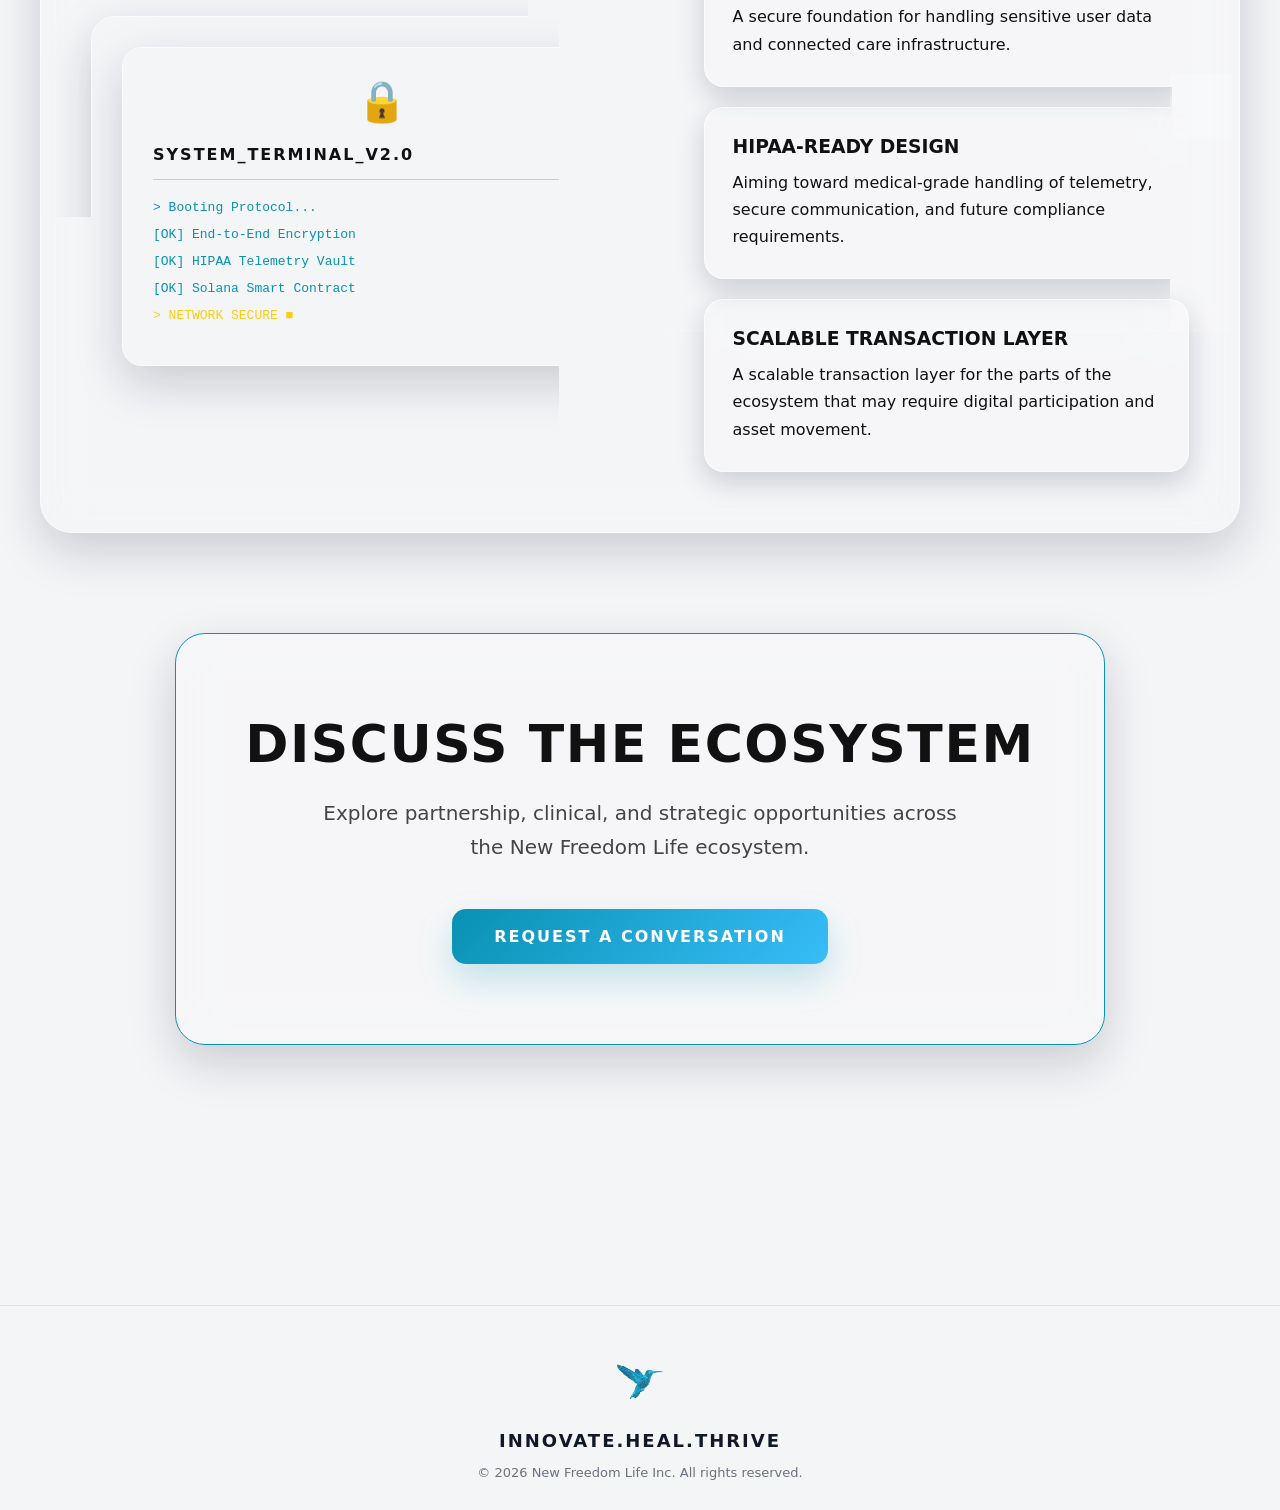
==== commit af8c1d0f: "made UI/UX changes" ====
--- a/index.html
+++ b/index.html
@@ -4,12 +4,18 @@
     <meta charset="UTF-8" />
     <meta name="viewport" content="width=device-width, initial-scale=1.0" />
     <link rel="stylesheet" href="./style.css" />
-    <title>New Freedom Life | recovery infrastructure</title>
+    <title>New Freedom Life | Recovery Infrastructure</title>
+    <link rel="icon"type="image/png" href="./assests/logo.png">
   </head>
 
   <body>
     <nav>
+      <div class="brand">
+      <div class="nav-logo">
+        <img src="./assests/logo.png" alt="logo">
+      </div>
       <div class="logotext">NEW FREEDOM LIFE ECOSYSTEM</div>
+      </div>
       <button class="menu-toggle" aria-label="Toggle navigation">
         <span></span>
         <span></span>
@@ -73,7 +79,7 @@
           For clinics, programs, and recovery organizations seeking stronger
           continuity of care between visits.
         </p>
-        <a class="orange-btn" href="">PARTNER WITH US</a>
+        <a class="orange-btn" href="./contact.html">PARTNER WITH US</a>
       </div>
     </section>
     <section class="ecosystem-section">
@@ -229,13 +235,16 @@
     </section>
       <section class="ibogaine-section">
       <div class="ibogaine-card glass-ibogaine">
-        <p class="mini-title">THE ECOSYSTEM</p>
-        <h2>OUR FIVE CORE BRANCHES</h2>
-        <a class="blue-btn" href="branches.html">view detailed architecture</a>
-        <p>
-          Each branch has a distinct mandate, but all five are designed to reinforce one another within a single operating model.
-        </p>
-
+          <div class="ecosystem-header">
+             <div>
+              <p class="mini-title">THE ECOSYSTEM</p>
+              <h2>OUR FIVE CORE BRANCHES</h2>
+              <p>Each branch has a distinct mandate, but all five are designed to reinforce one another within a single operating model.</p>
+            </div>
+
+    <a class="cta-btn1" href="./branches.html">VIEW DETAILED ARCHITECTURE</a>
+
+</div>
         <div class="ibogaine-points">
           <div class="point">
             <h3>1.Technology</h3>
@@ -244,25 +253,25 @@
             </p>
           </div>
           <div class="point">
-            <h3>Treatment</h3>
+            <h3>2.Treatment</h3>
             <p>
               Medically supervised ibogaine care delivered in a premium residential environment.</p>
             </p>
           </div>
           <div class="point">
-            <h3>Training</h3>
+            <h3>3.Training</h3>
             <p>
               Shared standards and structured training so teams can deliver care more consistently across the ecosystem.</p>
             </p>
           </div>
           <div class="point">
-            <h3>Real Estate</h3>
+            <h3>4.Real Estate</h3>
             <p>
               Premium recovery real estate and the fractional ownership structure behind it.
             </p>
           </div>
           <div class="point">
-            <h3>Drug Development</h3>
+            <h3>5.Drug Development</h3>
             <p>
               Ibogaine pathways, analog development, and future therapeutic research.
             </p>
@@ -388,6 +397,24 @@
     </div>
 
   </div>
+  <section class="cta-section">
+
+    <div class="cta-card">
+
+        <h2>DISCUSS THE ECOSYSTEM</h2>
+
+        <p>
+            Explore partnership, clinical, and strategic opportunities
+            across the New Freedom Life ecosystem.
+        </p>
+
+        <a href="contact.html" class="cta-btn">
+            REQUEST A CONVERSATION
+        </a>
+
+    </div>
+
+</section>
 </section>
        <footer class="footer">
         <div class="footer-content">
--- a/style.css
+++ b/style.css
@@ -44,7 +44,7 @@
 
   width: 100%;
 
-  padding: 14px 60px;
+  padding: 8px 60px;
 
   background: rgba(255, 255, 255, 0.65);
 
@@ -57,6 +57,19 @@
 
   border-bottom: 1px solid rgba(148, 163, 184, 0.3);
 }
+
+.brand{
+  display: flex;
+  align-items: center;
+  gap: 12px;
+}
+
+.nav-logo img{
+  width: 32px;
+  height: 32px;
+  display: block;
+}
+
 
 .logotext {
   font-size: 14px;
@@ -593,12 +606,57 @@
   margin-top: 30px;
 }
 
+.ecosystem-header{
+
+    display:flex;
+
+    justify-content:space-between;
+
+    align-items:center;
+
+    margin-bottom:30px;
+
+    gap:20px;
+}
+
+
+.cta-btn1{
+
+    display:inline-block;
+
+    padding:12px 28px;
+
+    border-radius:10px;
+
+    text-decoration:none;
+
+    font-weight:700;
+
+    color:#fff;
+
+    background:linear-gradient(
+        135deg,
+        var(--nf-blue),
+        var(--nf-blue-soft)
+    );
+
+    box-shadow:0 15px 35px rgba(8,145,178,.22);
+
+    transition:.35s ease;
+}
+
 .branch-step {
   flex: 1 1 250px;
 
-  min-height: 180px;
-
-  padding: 28px;
+  min-height:220px;
+
+  display:flex;
+
+  flex-direction:column;
+
+  justify-content:flex-start;
+
+  padding:32px;
 
   background: rgba(255, 255, 255, 0.35);
 
@@ -609,9 +667,8 @@
   backdrop-filter: blur(18px);
   -webkit-backdrop-filter: blur(18px);
 
-  box-shadow:
-    0 10px 30px rgba(15, 23, 42, 0.12),
-    0 0 0 1px rgba(255, 255, 255, 0.4);
+box-shadow:
+0 8px 18px rgba(15,23,42,.08);
 
   transition:
     transform 0.3s ease,
@@ -623,6 +680,7 @@
   position: relative;
   overflow: hidden;
 }
+
 
 .branch-step::before{
   content:"";
@@ -640,6 +698,21 @@
   pointer-events:none;
 }
 
+.branch-step{
+
+    transition:.35s;
+}
+
+.branch-step:hover{
+
+    transform:translateY(-6px);
+
+    border-color:var(--nf-blue);
+
+    box-shadow:
+        0 20px 40px rgba(8,145,178,.12);
+}
+
 .branch-arrow {
   display: flex;
   align-items: center;
@@ -651,36 +724,33 @@
   font-weight: bold;
 }
 
+.branch-step h3{
+
+    font-size:28px;
+
+    margin-bottom:18px;
+
+    color:var(--nf-text-dark);
+}
+
+.branch-step p{
+
+    font-size:15px;
+
+    line-height:1.8;
+
+    color:#666;
+}
+
 /* ECOSYSTEM GRID */
-/* ECOSYSTEM GRID */
 
 .ecosystem-grid{
-  display: grid;
-
-  grid-template-columns: repeat(6, 1fr);
-
-  gap: 22px;
-
-  margin-top: 30px;
-}
-
-/* TOP ROW */
-
-.ecosystem-grid .branch-step:nth-child(1),
-.ecosystem-grid .branch-step:nth-child(2),
-.ecosystem-grid .branch-step:nth-child(3){
-  grid-column: span 2;
-}
-
-/* BOTTOM ROW CENTERED */
-
-.ecosystem-grid .branch-step:nth-child(4){
-  grid-column: 2 / span 2;
-}
-
-.ecosystem-grid .branch-step:nth-child(5){
-  grid-column: 4 / span 2;
-}
+    display:grid;
+    grid-template-columns:repeat(auto-fit,minmax(260px,1fr));
+    gap:24px;
+    margin-top:40px;
+}
+
 
 /* MOBILE */
 
@@ -1096,17 +1166,31 @@
 
 .feature-card {
   text-align: left;
-
   padding: 28px;
-
   border-radius: 20px;
 
-    border: 1px solid rgba(255, 255, 255, 0.55);
+  background: rgba(255, 255, 255, 0.18);
+  border: 1px solid rgba(255, 255, 255, 0.55);
 
   backdrop-filter: blur(22px);
   -webkit-backdrop-filter: blur(22px);
 
-  box-shadow: 0 18px 48px rgba(15, 23, 42, 0.18);
+  box-shadow: 0 10px 28px rgba(15, 23, 42, 0.18);
+
+  transition: all 0.35s ease;
+}
+
+.feature-card:hover {
+  transform: translateY(-8px);
+
+  background: rgba(255, 255, 255, 0.28);
+
+  border-color: rgba(8, 145, 178, 0.35);
+
+  backdrop-filter: blur(30px);
+  -webkit-backdrop-filter: blur(30px);
+
+  box-shadow: 0 25px 60px rgba(15, 23, 42, 0.25);
 }
 
 .feature-card h3 {
@@ -1125,6 +1209,136 @@
   .architecture-card {
     padding: 40px 25px;
   }
+}
+
+.cta-section{
+    width:100%;
+    padding:100px 0;
+}
+
+.cta-card{
+
+    width:min(1200px,75%);
+    margin:auto;
+
+    padding:80px 50px;
+
+    text-align:center;
+
+    border-radius:30px;
+
+    background:rgba(255,255,255,.18);
+
+    border:1px solid var(--nf-blue);
+
+    backdrop-filter:blur(22px);
+    -webkit-backdrop-filter:blur(22px);
+
+    box-shadow:0 18px 48px rgba(15,23,42,.18);
+
+    position:relative;
+
+    overflow:hidden;
+}
+
+.cta-card h2{
+
+    font-size:52px;
+
+    font-weight:800;
+
+    letter-spacing:.03em;
+
+    color:var(--nf-text-dark);
+
+    margin-bottom:22px;
+
+}
+
+.cta-card p{
+
+    max-width:650px;
+
+    margin:0 auto 45px;
+
+    font-size:20px;
+
+    line-height:1.7;
+
+    color:var(--nf-text-muted);
+}
+
+.cta-btn{
+
+    display:inline-block;
+
+    padding:18px 42px;
+
+    border-radius:14px;
+
+    text-decoration:none;
+
+    font-weight:700;
+
+    letter-spacing:2px;
+
+    text-transform:uppercase;
+
+    color:#fff;
+
+    background:linear-gradient(
+        135deg,
+        var(--nf-blue),
+        var(--nf-blue-soft)
+    );
+
+    box-shadow:0 15px 35px rgba(8,145,178,.22);
+
+    transition:.35s ease;
+}
+
+.cta-btn:hover{
+
+    transform:translateY(-4px);
+
+    box-shadow:
+        0 22px 45px rgba(8,145,178,.28);
+
+    background:linear-gradient(
+        135deg,
+        var(--nf-blue-soft),
+        var(--nf-blue)
+    );
+}
+
+@media (max-width:768px){
+
+    .cta-card{
+
+        padding:55px 25px;
+
+    }
+
+    .cta-card h2{
+
+        font-size:34px;
+
+    }
+
+    .cta-card p{
+
+        font-size:17px;
+
+    }
+
+    .cta-btn{
+
+        width:100%;
+
+        padding:16px;
+
+    }
+
 }
 
 /* FOOTER */
